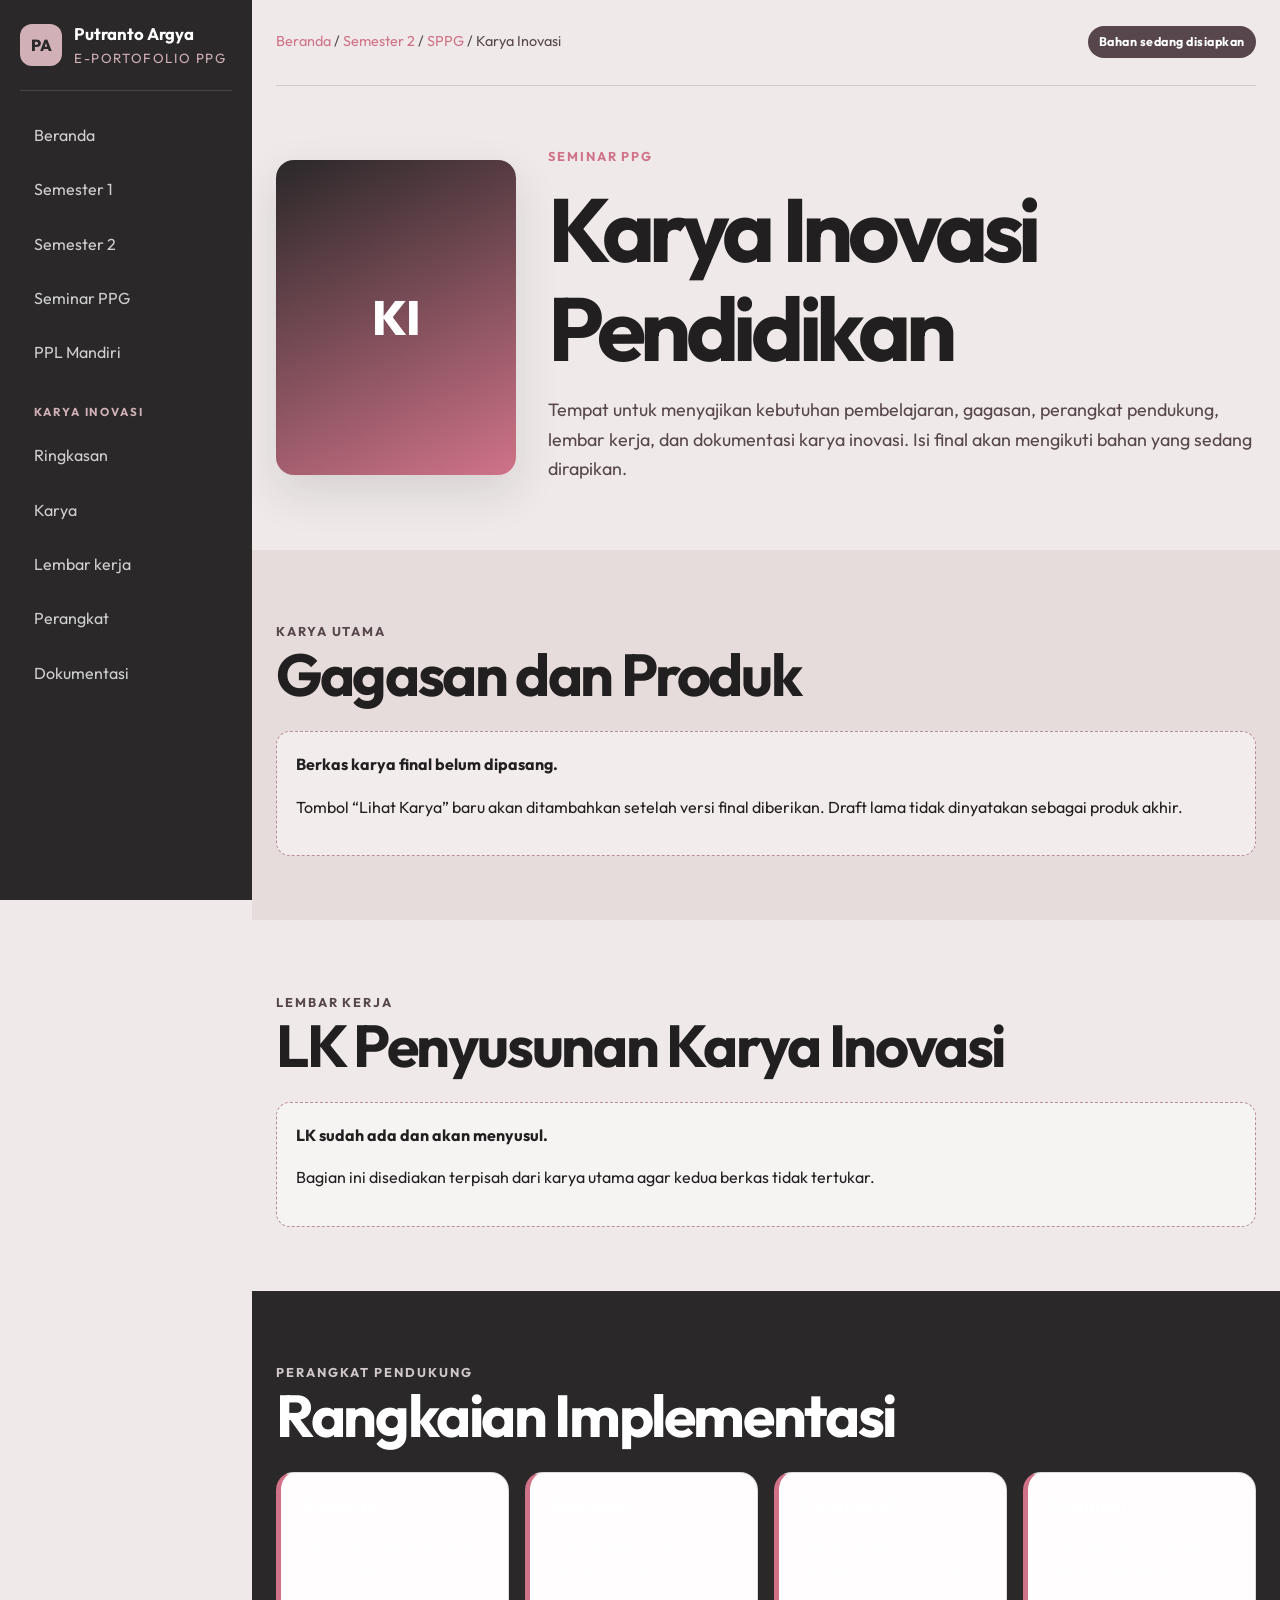
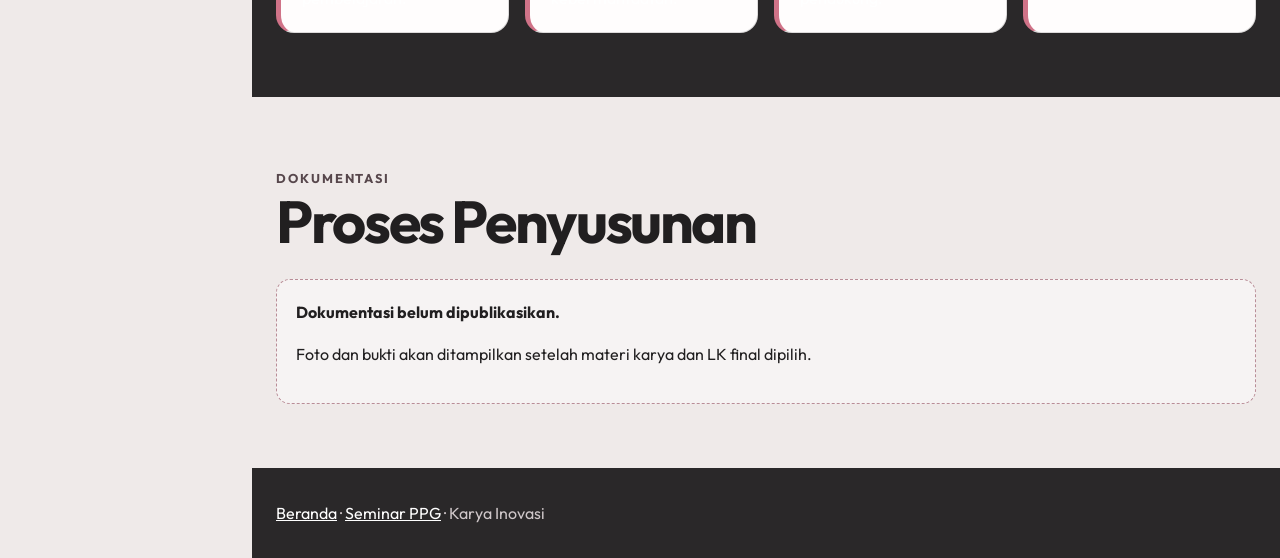
==== karya-inovasi.html @ f85feb22 "feat: redesign e-portfolio and add semester 2" ====
<!doctype html>
<html lang="id">
<head><meta charset="utf-8"><meta name="viewport" content="width=device-width,initial-scale=1"><title>Karya Inovasi Pendidikan · E-Portofolio Putranto Argya</title><link rel="icon" href="img/logo.png"><link rel="preconnect" href="https://fonts.googleapis.com"><link rel="preconnect" href="https://fonts.gstatic.com" crossorigin><link href="https://fonts.googleapis.com/css2?family=Outfit:wght@400;500;600;700;800&amp;display=swap" rel="stylesheet"><link rel="stylesheet" href="assets/css/site.css"><script src="assets/js/site.js" defer></script></head>
<body>
  <a class="skip-link" href="#main-content">Lewati navigasi</a>
  <aside class="site-sidebar"><a class="site-brand" href="index.html"><span class="brand-mark">PA</span><span><strong>Putranto Argya</strong><small>E-PORTOFOLIO PPG</small></span></a><nav class="site-nav" aria-label="Navigasi utama"><a href="index.html">Beranda</a><a href="semester1.html">Semester 1</a><a href="semester2.html">Semester 2</a><a href="sppg.html">Seminar PPG</a><a href="pplm.html">PPL Mandiri</a><span class="nav-label">KARYA INOVASI</span><a href="#ringkasan">Ringkasan</a><a href="#karya">Karya</a><a href="#lk">Lembar kerja</a><a href="#perangkat">Perangkat</a><a href="#dokumentasi">Dokumentasi</a></nav></aside>
  <div class="mobile-bar"><a class="mobile-brand" href="index.html">Putranto Argya</a><details class="mobile-nav"><summary aria-label="Buka menu">☰</summary><nav aria-label="Navigasi seluler"><a href="index.html">Beranda</a><a href="semester2.html">Semester 2</a><a href="sppg.html">SPPG</a><a href="#ringkasan">Ringkasan</a><a href="#perangkat">Perangkat</a></nav></details></div>
  <div class="site-shell"><main id="main-content" class="page-main">
    <div class="page-width topline"><p class="breadcrumb"><a href="index.html">Beranda</a> / <a href="semester2.html">Semester 2</a> / <a href="sppg.html">SPPG</a> / Karya Inovasi</p><span class="status">Bahan sedang disiapkan</span></div>
    <header id="ringkasan" class="page-width detail-hero"><div class="detail-cover">KI</div><div><p class="eyebrow">Seminar PPG</p><h1 style="font-size:clamp(3rem,7vw,5.8rem)">Karya Inovasi Pendidikan</h1><p class="lead">Tempat untuk menyajikan kebutuhan pembelajaran, gagasan, perangkat pendukung, lembar kerja, dan dokumentasi karya inovasi. Isi final akan mengikuti bahan yang sedang dirapikan.</p></div></header>
    <section id="karya" class="section rosewash"><div class="page-width"><div class="section-heading"><div><p class="eyebrow">Karya utama</p><h2>Gagasan dan Produk</h2></div></div><div class="pending"><strong>Berkas karya final belum dipasang.</strong><p>Tombol “Lihat Karya” baru akan ditambahkan setelah versi final diberikan. Draft lama tidak dinyatakan sebagai produk akhir.</p></div></div></section>
    <section id="lk" class="section"><div class="page-width"><div class="section-heading"><div><p class="eyebrow">Lembar kerja</p><h2>LK Penyusunan Karya Inovasi</h2></div></div><div class="pending"><strong>LK sudah ada dan akan menyusul.</strong><p>Bagian ini disediakan terpisah dari karya utama agar kedua berkas tidak tertukar.</p></div></div></section>
    <section id="perangkat" class="section dark"><div class="page-width"><div class="section-heading"><div><p class="eyebrow">Perangkat pendukung</p><h2>Rangkaian Implementasi</h2></div></div><div class="stat-grid"><article class="timeline-card"><h3>Sasaran</h3><p>Kebutuhan peserta didik dan konteks pembelajaran.</p></article><article class="timeline-card"><h3>Gagasan</h3><p>Prinsip kebaruan, kreativitas, relevansi, dan kebermanfaatan.</p></article><article class="timeline-card"><h3>Perangkat</h3><p>Media, desain pembelajaran, dan bahan pendukung.</p></article><article class="timeline-card"><h3>Evaluasi</h3><p>Bukti penggunaan dan refleksi setelah tersedia.</p></article></div></div></section>
    <section id="dokumentasi" class="section"><div class="page-width"><div class="section-heading"><div><p class="eyebrow">Dokumentasi</p><h2>Proses Penyusunan</h2></div></div><div class="pending"><strong>Dokumentasi belum dipublikasikan.</strong><p>Foto dan bukti akan ditampilkan setelah materi karya dan LK final dipilih.</p></div></div></section>
  </main><footer class="site-footer"><div class="page-width"><a href="index.html">Beranda</a> · <a href="sppg.html">Seminar PPG</a> · Karya Inovasi</div></footer></div>
</body>
</html>
---- assets/css/site.css ----
:root {
  --dark: #2a2829;
  --mid: #57474c;
  --blush: #d1b1b7;
  --rose: #d07388;
  --mauve: #b98d97;
  --cream: #efeae9;
  --warm: #cfc7c9;
  --white: #fffdfd;
  --ink: #211f20;
  --line: rgba(42, 40, 41, 0.16);
  --shadow: 0 18px 45px rgba(42, 40, 41, 0.12);
  --radius: 18px;
  --sidebar: 252px;
}

* { box-sizing: border-box; }
html { scroll-behavior: smooth; }
body {
  margin: 0;
  color: var(--ink);
  background: var(--cream);
  font-family: "Outfit", "Segoe UI", sans-serif;
  line-height: 1.65;
}
a { color: inherit; }
img { display: block; max-width: 100%; }
button, input { font: inherit; }
:focus-visible { outline: 3px solid var(--rose); outline-offset: 3px; }
[id] { scroll-margin-top: 1.5rem; }

.skip-link {
  position: fixed;
  z-index: 100;
  top: 0.75rem;
  left: 0.75rem;
  padding: 0.65rem 1rem;
  color: white;
  background: var(--dark);
  border-radius: 999px;
  transform: translateY(-180%);
}
.skip-link:focus { transform: none; }

.site-sidebar {
  position: fixed;
  inset: 0 auto 0 0;
  z-index: 20;
  width: var(--sidebar);
  padding: 1.25rem;
  color: white;
  background: var(--dark);
  overflow-y: auto;
}
.site-brand {
  display: flex;
  gap: 0.75rem;
  align-items: center;
  padding-bottom: 1.25rem;
  text-decoration: none;
  border-bottom: 1px solid rgba(255,255,255,.13);
}
.brand-mark {
  display: grid;
  width: 42px;
  aspect-ratio: 1;
  place-items: center;
  color: var(--dark);
  background: var(--blush);
  border-radius: 12px;
  font-weight: 800;
}
.site-brand strong { display: block; font-size: 1.05rem; }
.site-brand small { display: block; color: var(--blush); letter-spacing: .12em; }
.site-nav { display: grid; gap: .35rem; margin-top: 1.25rem; }
.site-nav a {
  padding: .7rem .85rem;
  color: rgba(255,255,255,.78);
  text-decoration: none;
  border-radius: 10px;
}
.site-nav a:hover, .site-nav a[aria-current="page"] { color: white; background: var(--mid); }
.nav-label { margin: 1.25rem .85rem .25rem; color: var(--blush); font-size: .72rem; font-weight: 700; letter-spacing: .16em; }
.side-note { margin-top: 2rem; padding: 1rem; color: var(--warm); border: 1px solid rgba(255,255,255,.14); border-radius: 14px; font-size: .88rem; }

.mobile-bar { display: none; }
.site-shell { margin-left: var(--sidebar); min-height: 100vh; }
.page-main { min-height: 75vh; }
.page-width { width: min(1140px, calc(100% - 3rem)); margin-inline: auto; }

.topline {
  display: flex;
  justify-content: space-between;
  align-items: center;
  gap: 1rem;
  padding-block: 1rem;
  border-bottom: 1px solid var(--line);
}
.breadcrumb { color: var(--mid); font-size: .9rem; }
.breadcrumb a { color: var(--rose); text-decoration: none; }
.pill, .tag, .status {
  display: inline-flex;
  align-items: center;
  gap: .35rem;
  padding: .35rem .7rem;
  border-radius: 999px;
  font-size: .78rem;
  font-weight: 700;
  letter-spacing: .04em;
}
.pill { color: var(--mid); background: rgba(209,177,183,.35); }
.tag { color: var(--rose); background: rgba(208,115,136,.10); }
.status { color: white; background: var(--mid); }

.hero { display: grid; grid-template-columns: 1.15fr .85fr; min-height: 580px; align-items: center; gap: 3rem; padding-block: 4.5rem; }
.eyebrow { color: var(--rose); font-weight: 700; letter-spacing: .15em; text-transform: uppercase; font-size: .8rem; }
h1, h2, h3 { margin: 0; line-height: 1.1; }
h1 { margin-top: .8rem; font-size: clamp(3.2rem, 8vw, 6.8rem); letter-spacing: -.06em; }
h2 { font-size: clamp(2.1rem, 5vw, 3.7rem); letter-spacing: -.04em; }
h3 { font-size: 1.25rem; }
.lead { max-width: 65ch; color: var(--mid); font-size: 1.12rem; }
.hero-art {
  position: relative;
  min-height: 440px;
  overflow: hidden;
  background: linear-gradient(145deg, var(--rose), var(--blush));
  border-radius: 28px;
  box-shadow: var(--shadow);
}
.hero-art::before, .hero-art::after { content: ""; position: absolute; border: 2px solid rgba(255,255,255,.65); border-radius: 50%; }
.hero-art::before { width: 320px; height: 320px; top: -70px; right: -40px; }
.hero-art::after { width: 220px; height: 220px; bottom: -60px; left: -40px; }
.hero-monogram { position: absolute; inset: auto 2rem 1rem auto; color: rgba(255,255,255,.92); font-size: clamp(5rem, 12vw, 9rem); font-weight: 700; letter-spacing: -.1em; }
.actions { display: flex; flex-wrap: wrap; gap: .75rem; margin-top: 1.4rem; }
.button {
  display: inline-flex;
  justify-content: center;
  align-items: center;
  min-height: 44px;
  padding: .7rem 1rem;
  color: white;
  background: var(--dark);
  border: 1px solid var(--dark);
  border-radius: 10px;
  text-decoration: none;
  font-weight: 700;
}
.button.secondary { color: var(--dark); background: transparent; }
.button.rose { background: var(--rose); border-color: var(--rose); }

.section { padding-block: 4rem; }
.section.dark { color: white; background: var(--dark); }
.section.rosewash { background: rgba(209,177,183,.26); }
.section-heading { display: flex; align-items: end; justify-content: space-between; gap: 1rem; margin-bottom: 1.5rem; }
.section-heading p { margin: .45rem 0 0; color: var(--mid); }
.dark .section-heading p { color: var(--warm); }

.portal-grid, .feature-grid, .card-grid, .stat-grid { display: grid; gap: 1rem; }
.portal-grid { grid-template-columns: repeat(2, minmax(0,1fr)); }
.feature-grid { grid-template-columns: repeat(2, minmax(0,1fr)); }
.card-grid { grid-template-columns: repeat(4, minmax(0,1fr)); }
.stat-grid { grid-template-columns: repeat(4, minmax(0,1fr)); }
.portal, .feature-card, .info-card, .catalog-card, .document-link, .timeline-card {
  border: 1px solid var(--line);
  border-radius: var(--radius);
  background: var(--white);
}
.portal, .feature-card { display: flex; min-height: 170px; gap: 1rem; padding: 1.4rem; text-decoration: none; box-shadow: var(--shadow); }
.portal { align-items: end; justify-content: space-between; }
.portal-number { color: var(--rose); font-size: 2.2rem; font-weight: 700; }
.feature-card { align-items: center; }
.mini-cover { flex: 0 0 112px; aspect-ratio: 4/5; display: grid; place-items: center; color: white; background: linear-gradient(145deg,var(--mid),var(--rose)); border-radius: 12px; font-size: 2rem; font-weight: 800; }

.catalog-tools { display: flex; flex-wrap: wrap; gap: .75rem; align-items: center; margin: 1.5rem 0; }
.filter-button { min-height: 42px; padding: .55rem .9rem; border: 1px solid var(--mid); color: var(--mid); background: transparent; border-radius: 999px; cursor: pointer; }
.filter-button[aria-pressed="true"] { color: white; background: var(--mid); }
.catalog-search { flex: 1 1 260px; min-height: 44px; padding: .65rem .9rem; border: 1px solid var(--line); border-radius: 10px; background: var(--white); }
.catalog-status { min-height: 1.7rem; color: var(--mid); }
.catalog-card { overflow: hidden; }
.catalog-card[hidden] { display: none; }
.cover-art { position: relative; display: flex; min-height: 260px; padding: 1rem; align-items: end; color: white; background: linear-gradient(155deg,var(--mid),var(--rose)); text-decoration: none; }
.cover-art.sprite { background-image: linear-gradient(to top, rgba(42,40,41,.78), transparent 55%), url("../img/covers/semester2-cover-sprite.png"); background-size: 100% 100%, 400% 300%; background-repeat: no-repeat; }
.cover-01 { background-position: center, 0 0; }
.cover-02 { background-position: center, 33.333% 0; }
.cover-03 { background-position: center, 66.666% 0; }
.cover-04 { background-position: center, 100% 0; }
.cover-05 { background-position: center, 0 50%; }
.cover-06 { background-position: center, 33.333% 50%; }
.cover-07 { background-position: center, 66.666% 50%; }
.cover-08 { background-position: center, 100% 50%; }
.cover-09 { background-position: center, 0 100%; }
.cover-10 { background-position: center, 33.333% 100%; }
.cover-11 { background-position: center, 66.666% 100%; }
.cover-12 { background-position: center, 100% 100%; }
.cover-art::before { content: ""; position: absolute; width: 135px; height: 135px; top: 18px; right: -35px; border: 2px solid rgba(255,255,255,.45); transform: rotate(24deg); }
.cover-art.warm { background: linear-gradient(155deg,#6c5c61,var(--blush)); }
.cover-art.dark { background: linear-gradient(155deg,#151415,var(--mid)); }
.cover-art.soft { color: var(--dark); background: linear-gradient(155deg,var(--warm),var(--cream)); }
.cover-label { position: relative; z-index: 1; font-weight: 800; letter-spacing: .08em; text-shadow: 0 2px 12px rgba(42,40,41,.75); }
.card-body { padding: 1rem; }
.card-title { display: block; font-weight: 800; text-decoration: none; line-height: 1.25; }
.card-meta { margin-top: .45rem; color: var(--mid); font-size: .88rem; }

.detail-hero { display: grid; grid-template-columns: 240px 1fr; gap: 2rem; align-items: center; padding-block: 3rem; }
.detail-cover { min-height: 315px; display: grid; place-items: center; color: white; background: linear-gradient(155deg,var(--dark),var(--rose)); border-radius: var(--radius); font-size: 3rem; font-weight: 800; box-shadow: var(--shadow); }
.timeline { position: relative; display: grid; gap: 1rem; }
.timeline-card { padding: 1.3rem; border-left: 5px solid var(--rose); }
.timeline-card time { color: var(--rose); font-weight: 800; }
.timeline-card p:last-child { margin-bottom: 0; }
.document-list { display: grid; gap: .7rem; }
.document-link { display: flex; justify-content: space-between; gap: 1rem; padding: 1rem 1.1rem; text-decoration: none; }
.document-link:hover { border-color: var(--rose); }
.document-link small { display: block; color: var(--mid); }
.pending { padding: 1.2rem; border: 1px dashed var(--mauve); border-radius: 14px; background: rgba(255,255,255,.45); }

.photo-grid { display: grid; grid-template-columns: repeat(3, minmax(0,1fr)); gap: .8rem; }
.photo-grid a { overflow: hidden; border-radius: 14px; background: var(--warm); }
.photo-grid img { width: 100%; aspect-ratio: 4/3; object-fit: cover; transition: transform .2s ease; }
.photo-grid a:hover img { transform: scale(1.025); }
.photo-grid figcaption { padding: .65rem .75rem; font-size: .88rem; background: var(--white); }

.tabs { margin-top: 1.5rem; }
.tab-list { display: flex; gap: .6rem; flex-wrap: wrap; margin-bottom: 1rem; }
.tab-button { padding: .6rem .9rem; border: 1px solid var(--rose); border-radius: 999px; background: transparent; cursor: pointer; }
.tab-button[aria-selected="true"] { color: white; background: var(--rose); }
.tab-panel { padding: 1.3rem; background: var(--white); border: 1px solid var(--line); border-radius: var(--radius); }
.tab-panel[hidden] { display: none; }

.legacy-fallback { margin: 1rem auto; padding: 1rem; border-left: 4px solid var(--rose); background: var(--white); }
.legacy-fallback:target { box-shadow: var(--shadow); }
.site-footer { padding: 2rem 0; color: var(--warm); background: var(--dark); }
.site-footer a { color: white; }

@media (max-width: 980px) {
  .site-sidebar { display: none; }
  .site-shell { margin-left: 0; }
  .mobile-bar { display: flex; position: sticky; top: 0; z-index: 30; justify-content: space-between; align-items: center; padding: .7rem 1rem; color: white; background: var(--dark); }
  .mobile-brand { font-weight: 800; text-decoration: none; }
  .mobile-nav { position: relative; }
  .mobile-nav summary { min-width: 44px; min-height: 44px; display: grid; place-items: center; cursor: pointer; list-style: none; border: 1px solid rgba(255,255,255,.35); border-radius: 10px; }
  .mobile-nav summary::-webkit-details-marker { display: none; }
  .mobile-nav nav { position: absolute; right: 0; top: calc(100% + .5rem); width: min(300px, calc(100vw - 2rem)); display: grid; padding: .7rem; background: var(--dark); border: 1px solid var(--mid); border-radius: 12px; box-shadow: var(--shadow); }
  .mobile-nav nav a { padding: .65rem; text-decoration: none; border-radius: 8px; }
  .mobile-nav nav a:hover { background: var(--mid); }
  .card-grid { grid-template-columns: repeat(3,minmax(0,1fr)); }
}

@media (max-width: 720px) {
  .page-width { width: min(100% - 2rem, 1140px); }
  .hero, .detail-hero { grid-template-columns: 1fr; min-height: auto; }
  .hero { padding-block: 2.5rem; }
  .hero-art { min-height: 300px; }
  .portal-grid, .feature-grid { grid-template-columns: 1fr; }
  .card-grid { grid-template-columns: repeat(2,minmax(0,1fr)); }
  .stat-grid { grid-template-columns: repeat(2,minmax(0,1fr)); }
  .photo-grid { grid-template-columns: repeat(2,minmax(0,1fr)); }
  .detail-cover { min-height: 240px; }
}

@media (max-width: 420px) {
  .card-grid, .photo-grid { grid-template-columns: 1fr; }
  .cover-art { min-height: 220px; }
  .portal, .feature-card { padding: 1rem; }
  .mini-cover { flex-basis: 88px; }
}

@media (prefers-reduced-motion: reduce) {
  html { scroll-behavior: auto; }
  *, *::before, *::after { transition-duration: .01ms !important; }
}
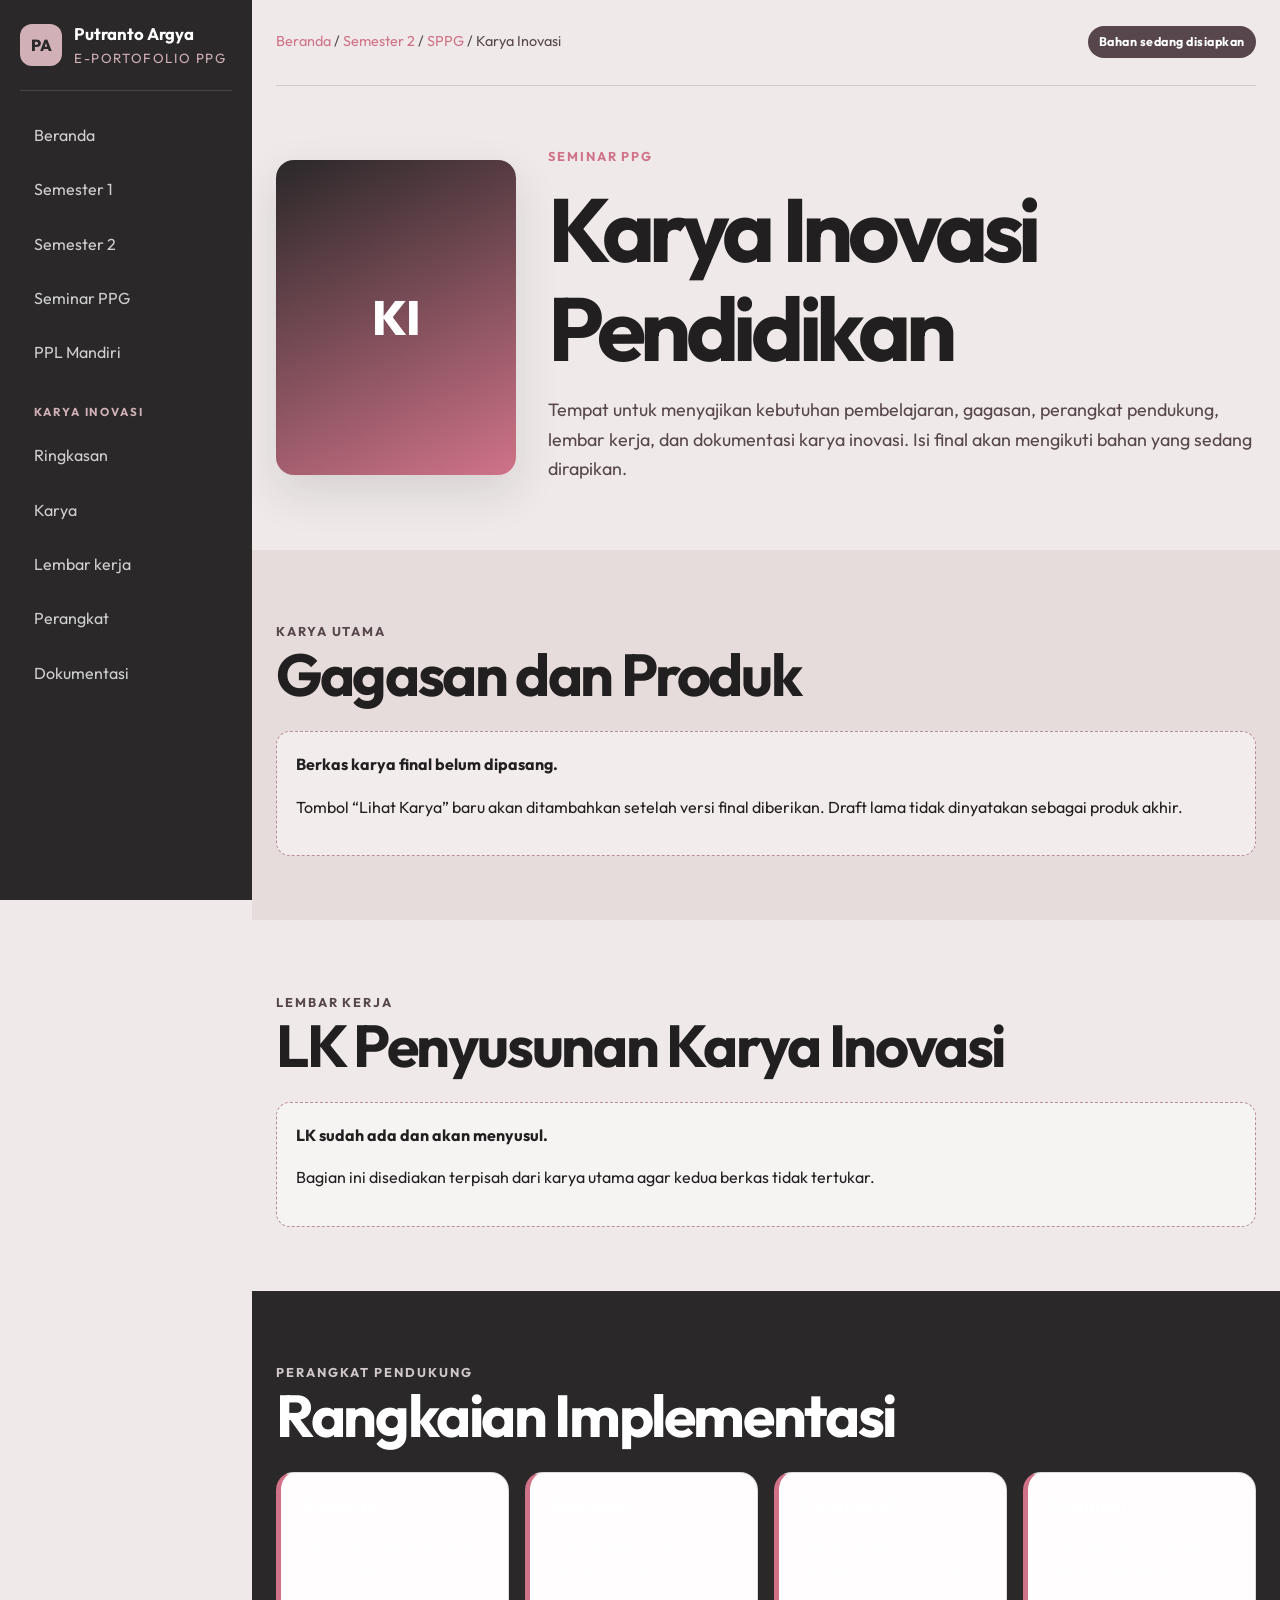
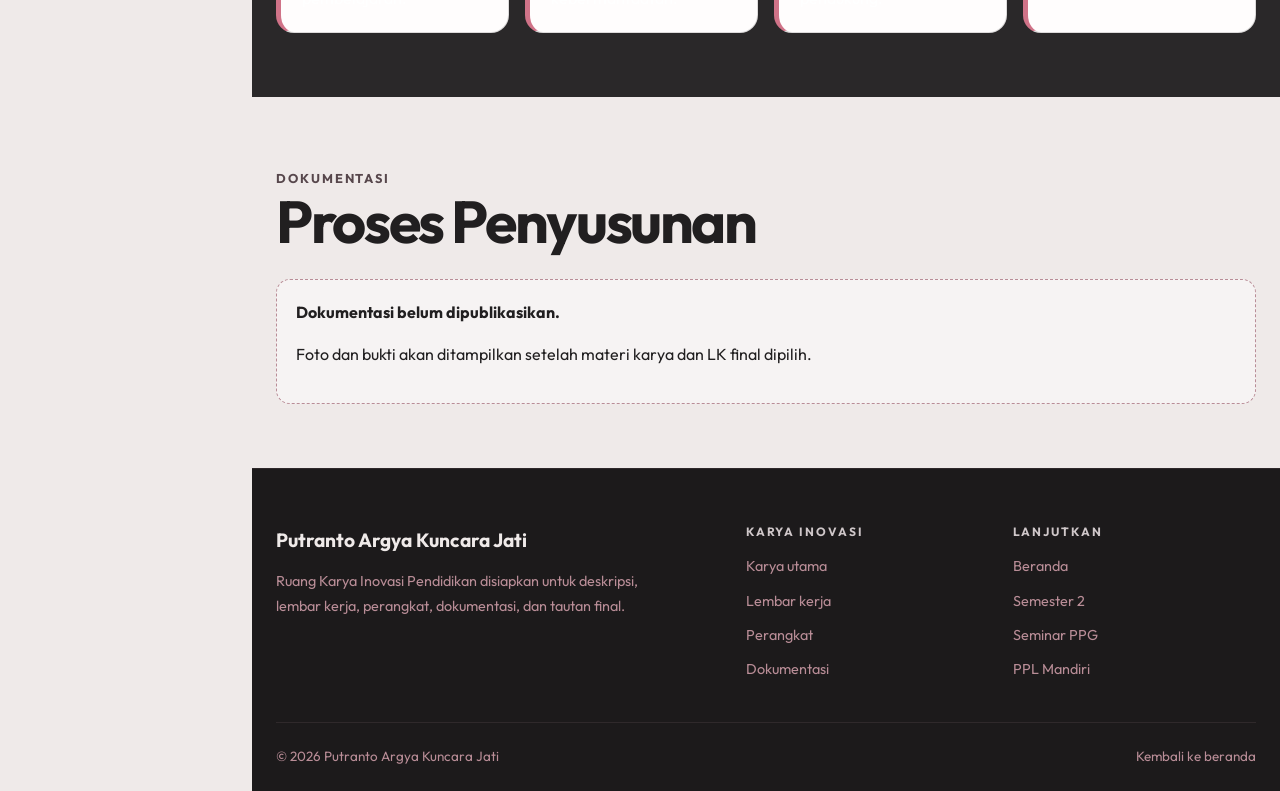
==== commit fc22336f: "fix: unify portfolio visual consistency" ====
--- a/karya-inovasi.html
+++ b/karya-inovasi.html
@@ -12,6 +12,6 @@
     <section id="lk" class="section"><div class="page-width"><div class="section-heading"><div><p class="eyebrow">Lembar kerja</p><h2>LK Penyusunan Karya Inovasi</h2></div></div><div class="pending"><strong>LK sudah ada dan akan menyusul.</strong><p>Bagian ini disediakan terpisah dari karya utama agar kedua berkas tidak tertukar.</p></div></div></section>
     <section id="perangkat" class="section dark"><div class="page-width"><div class="section-heading"><div><p class="eyebrow">Perangkat pendukung</p><h2>Rangkaian Implementasi</h2></div></div><div class="stat-grid"><article class="timeline-card"><h3>Sasaran</h3><p>Kebutuhan peserta didik dan konteks pembelajaran.</p></article><article class="timeline-card"><h3>Gagasan</h3><p>Prinsip kebaruan, kreativitas, relevansi, dan kebermanfaatan.</p></article><article class="timeline-card"><h3>Perangkat</h3><p>Media, desain pembelajaran, dan bahan pendukung.</p></article><article class="timeline-card"><h3>Evaluasi</h3><p>Bukti penggunaan dan refleksi setelah tersedia.</p></article></div></div></section>
     <section id="dokumentasi" class="section"><div class="page-width"><div class="section-heading"><div><p class="eyebrow">Dokumentasi</p><h2>Proses Penyusunan</h2></div></div><div class="pending"><strong>Dokumentasi belum dipublikasikan.</strong><p>Foto dan bukti akan ditampilkan setelah materi karya dan LK final dipilih.</p></div></div></section>
-  </main><footer class="site-footer"><div class="page-width"><a href="index.html">Beranda</a> · <a href="sppg.html">Seminar PPG</a> · Karya Inovasi</div></footer></div>
+  </main><footer class="site-footer"><div class="page-width"><div class="footer-grid"><div class="footer-brand"><strong>Putranto Argya Kuncara Jati</strong><p>Ruang Karya Inovasi Pendidikan disiapkan untuk deskripsi, lembar kerja, perangkat, dokumentasi, dan tautan final.</p></div><nav class="footer-links" aria-label="Navigasi Karya Inovasi"><h3>Karya Inovasi</h3><a href="#karya">Karya utama</a><a href="#lk">Lembar kerja</a><a href="#perangkat">Perangkat</a><a href="#dokumentasi">Dokumentasi</a></nav><nav class="footer-links" aria-label="Lanjutkan perjalanan"><h3>Lanjutkan</h3><a href="index.html">Beranda</a><a href="semester2.html">Semester 2</a><a href="sppg.html">Seminar PPG</a><a href="pplm.html">PPL Mandiri</a></nav></div><div class="footer-bottom"><span>© 2026 Putranto Argya Kuncara Jati</span><a href="index.html">Kembali ke beranda</a></div></div></footer></div>
 </body>
 </html>
--- a/assets/css/site.css
+++ b/assets/css/site.css
@@ -214,10 +214,16 @@
 .pending { padding: 1.2rem; border: 1px dashed var(--mauve); border-radius: 14px; background: rgba(255,255,255,.45); }
 
 .photo-grid { display: grid; grid-template-columns: repeat(3, minmax(0,1fr)); gap: .8rem; }
-.photo-grid a { overflow: hidden; border-radius: 14px; background: var(--warm); }
+.photo-grid a { overflow: hidden; color: var(--ink); background: var(--white); border: 1px solid var(--line); border-radius: var(--radius); text-decoration: none; box-shadow: var(--shadow); }
 .photo-grid img { width: 100%; aspect-ratio: 4/3; object-fit: cover; transition: transform .2s ease; }
 .photo-grid a:hover img { transform: scale(1.025); }
-.photo-grid figcaption { padding: .65rem .75rem; font-size: .88rem; background: var(--white); }
+.photo-cover { position: relative; display: grid; width: 100%; aspect-ratio: 16/9; place-items: center; overflow: hidden; color: white; background: linear-gradient(145deg, var(--dark), var(--rose)); transition: transform .2s ease; }
+.photo-cover::before { content: attr(data-cover); position: relative; z-index: 1; font-size: clamp(2rem, 5vw, 4rem); font-weight: 800; letter-spacing: -.04em; }
+.photo-cover::after { content: ""; position: absolute; width: 70%; aspect-ratio: 1; top: -35%; right: -12%; border: 2px solid rgba(255,255,255,.45); border-radius: 50%; }
+.photo-grid a:nth-child(even) .photo-cover { background: linear-gradient(145deg, var(--mauve), var(--blush)); }
+.photo-grid a:nth-child(3n) .photo-cover { background: linear-gradient(145deg, var(--mid), var(--mauve)); }
+.photo-grid a:hover .photo-cover { transform: scale(1.025); }
+.photo-grid figcaption { padding: .75rem .85rem; font-size: .88rem; font-weight: 600; background: var(--white); }
 
 .tabs { margin-top: 1.5rem; }
 .tab-list { display: flex; gap: .6rem; flex-wrap: wrap; margin-bottom: 1rem; }
@@ -226,10 +232,96 @@
 .tab-panel { padding: 1.3rem; background: var(--white); border: 1px solid var(--line); border-radius: var(--radius); }
 .tab-panel[hidden] { display: none; }
 
-.legacy-fallback { margin: 1rem auto; padding: 1rem; border-left: 4px solid var(--rose); background: var(--white); }
-.legacy-fallback:target { box-shadow: var(--shadow); }
-.site-footer { padding: 2rem 0; color: var(--warm); background: var(--dark); }
-.site-footer a { color: white; }
+.profile-home { display: grid; grid-template-columns: minmax(260px, .72fr) minmax(0, 1.28fr); gap: clamp(2rem, 6vw, 5rem); align-items: start; }
+.profile-photo { position: sticky; top: 2rem; overflow: hidden; border-radius: 28px; background: var(--rose); box-shadow: var(--shadow); }
+.profile-photo img { width: 100%; aspect-ratio: 4/5; object-fit: cover; object-position: center top; }
+.profile-tags { display: flex; flex-wrap: wrap; gap: .55rem; margin: 1rem 0 1.5rem; }
+.profile-home blockquote { margin: 1.5rem 0; padding: 1.2rem 1.4rem; color: var(--mid); background: rgba(255,255,255,.6); border-left: 4px solid var(--rose); border-radius: 0 14px 14px 0; font-size: 1.05rem; }
+.profile-strengths { display: grid; grid-template-columns: repeat(3,minmax(0,1fr)); gap: .8rem; margin-top: 1.5rem; }
+.profile-strengths article { padding: 1rem; background: var(--white); border: 1px solid var(--line); border-radius: 14px; }
+.profile-strengths strong, .profile-strengths span { display: block; }
+.profile-strengths span { margin-top: .35rem; color: var(--mid); font-size: .86rem; }
+.profile-stats { margin-top: .8rem; }
+.profile-stats div { padding: 1rem; background: rgba(87,71,76,.08); border-radius: 14px; }
+.profile-stats strong, .profile-stats span { display: block; }
+.profile-stats strong { color: var(--rose); font-size: 1.7rem; }
+.profile-stats span { color: var(--mid); font-size: .8rem; }
+
+.semester-one-page { --fd: "Outfit", "Segoe UI", sans-serif; --fb: "Outfit", "Segoe UI", sans-serif; }
+.semester-one-page .site-shell { background: var(--cream); }
+.semester-one-page .container { width: min(1140px, calc(100% - 3rem)); max-width: none; padding: 0; }
+.semester-one-page section { padding-block: 4rem; }
+.semester-one-page #home { min-height: auto; padding-block: 0; }
+.semester-one-page .hero-grid { padding-block: 3.5rem; }
+.semester-one-page .h-disp { font-size: clamp(2.15rem, 5vw, 3.8rem); letter-spacing: -.04em; }
+.semester-one-page .hero-desc { color: var(--mid); }
+.semester-one-page .hero-quote { color: var(--mid); background: rgba(255,255,255,.48); }
+.semester-one-page .semester-one-section-intro { max-width: 760px; margin-bottom: 2rem; }
+.semester-one-page .semester-one-section-intro p { color: var(--mid); }
+.semester-one-page .hero-frame img,
+.semester-one-page .sik-img-w img { object-fit: cover; }
+.semester-one-page .hero-frame img { width: 100%; }
+.semester-one-page .btn { min-height: 44px; padding: .7rem 1rem; border-radius: 10px; font-weight: 700; text-decoration: none; }
+.semester-one-page .btn-p { border: 1px solid var(--rose); }
+.semester-one-page .btn-g { color: var(--dark); background: transparent; border: 1px solid var(--dark); }
+.semester-one-page .btn-g:hover { color: var(--dark); background: rgba(255,255,255,.55); border-color: var(--dark); }
+.semester-one-page .semester-one-gallery { padding: 5rem 0; color: var(--ink); background: var(--cream); }
+.semester-one-gallery-grid { display: grid; grid-template-columns: repeat(4,minmax(0,1fr)); gap: 1rem; margin-top: 2rem; }
+.semester-one-gallery-card { display: flex; min-width: 0; flex-direction: column; overflow: hidden; color: var(--ink); background: var(--white); border: 1px solid var(--line); border-radius: var(--radius); text-decoration: none; box-shadow: var(--shadow); transition: transform .2s ease, border-color .2s ease; }
+.semester-one-gallery-card:hover { transform: translateY(-4px); border-color: var(--rose); }
+.semester-one-cover { display: block; width: 100%; aspect-ratio: 1; background-image: url("../img/semester1/galeri-thumbnail-sprite.webp"); background-size: 400% 400%; background-repeat: no-repeat; }
+.gallery-cover-01 { background-position: 0 0; }
+.gallery-cover-02 { background-position: 33.333% 0; }
+.gallery-cover-03 { background-position: 66.666% 0; }
+.gallery-cover-04 { background-position: 100% 0; }
+.gallery-cover-05 { background-position: 0 33.333%; }
+.gallery-cover-06 { background-position: 33.333% 33.333%; }
+.gallery-cover-07 { background-position: 66.666% 33.333%; }
+.gallery-cover-08 { background-position: 100% 33.333%; }
+.gallery-cover-09 { background-position: 0 66.666%; }
+.gallery-cover-10 { background-position: 33.333% 66.666%; }
+.gallery-cover-11 { background-position: 66.666% 66.666%; }
+.gallery-cover-12 { background-position: 100% 66.666%; }
+.gallery-cover-13 { background-position: 0 100%; }
+.semester-one-gallery-copy { display: grid; gap: .35rem; height: 100%; padding: 1rem; }
+.semester-one-gallery-copy strong { line-height: 1.3; }
+.semester-one-gallery-copy small { color: var(--mid); }
+.semester-one-gallery-copy em { align-self: end; margin-top: .5rem; color: var(--rose); font-size: .82rem; font-style: normal; font-weight: 700; }
+
+.teacher-character-section { margin-top: 3rem; padding-top: 2.5rem; border-top: 1px solid var(--line); }
+.teacher-character-heading { display: grid; grid-template-columns: minmax(220px, .8fr) minmax(0, 1.2fr); gap: 2rem; align-items: end; margin-bottom: 1.5rem; }
+.teacher-character-heading h3 { margin: 0; color: var(--dark); font-family: var(--fd); font-size: clamp(1.8rem, 4vw, 2.7rem); line-height: 1.05; }
+.teacher-character-heading p { margin: 0; color: var(--mid); line-height: 1.7; }
+.teacher-character-grid { display: grid; grid-template-columns: repeat(2, minmax(0, 1fr)); border-top: 1px solid var(--line); }
+.teacher-character-card { display: grid; grid-template-columns: auto 1fr; gap: 1rem; padding: 1.4rem 1.5rem 1.4rem 0; border-bottom: 1px solid var(--line); }
+.teacher-character-card:nth-child(odd) { border-right: 1px solid var(--line); }
+.teacher-character-card:nth-child(even) { padding-left: 1.5rem; }
+.teacher-character-card > span { color: var(--rose); font-weight: 800; letter-spacing: .08em; }
+.teacher-character-card h4 { margin: 0; color: var(--dark); font-family: var(--fd); font-size: 1.05rem; }
+.teacher-character-card p { margin: .35rem 0 0; color: var(--mid); font-size: .9rem; line-height: 1.65; }
+
+.contact-compact { padding: 2.75rem 0; color: var(--warm); background: var(--dark); border-top: 1px solid rgba(209,177,183,.12); }
+.contact-compact-grid { display: grid; grid-template-columns: minmax(240px, .8fr) minmax(0, 1.5fr); gap: clamp(2rem, 6vw, 5rem); align-items: start; }
+.contact-compact h2 { margin: .35rem 0 .6rem; color: var(--cream); font-size: clamp(2rem, 4vw, 3rem); }
+.contact-compact p { max-width: 480px; margin: 0; color: var(--mauve); line-height: 1.7; }
+.contact-compact-links { display: grid; grid-template-columns: repeat(2, minmax(0, 1fr)); gap: 0 1.5rem; font-style: normal; }
+.contact-compact-links a, .contact-compact-links span { display: grid; gap: .18rem; min-width: 0; padding: .75rem 0; color: var(--cream); text-decoration: none; border-bottom: 1px solid rgba(209,177,183,.14); }
+.contact-compact-links a:hover strong { color: var(--rose); }
+.contact-compact-links small { color: var(--mauve); font-size: .7rem; font-weight: 700; letter-spacing: .1em; text-transform: uppercase; }
+.contact-compact-links strong { overflow-wrap: anywhere; font-size: .92rem; transition: color var(--transition); }
+
+.legacy-fallback { display: none; margin: 1rem auto; padding: 1rem; border-left: 4px solid var(--rose); background: var(--white); }
+.legacy-fallback:target { display: block; box-shadow: var(--shadow); }
+.site-footer { padding: 3.5rem 0 1.5rem; color: var(--warm); background: #1c1a1b; border-top: 1px solid rgba(209,177,183,.1); }
+.site-footer a { color: var(--mauve); text-decoration: none; }
+.site-footer a:hover { color: var(--rose); }
+.footer-grid { display: grid; grid-template-columns: 2fr 1fr 1.2fr; gap: clamp(2rem, 5vw, 4rem); padding-bottom: 2.5rem; }
+.footer-brand strong { display: block; margin-bottom: .8rem; color: var(--cream); font-size: 1.2rem; }
+.footer-brand p { max-width: 420px; margin: 0; color: var(--mauve); font-size: .9rem; line-height: 1.75; }
+.footer-links { display: grid; align-content: start; gap: .65rem; }
+.footer-links h3 { margin: 0 0 .45rem; color: var(--warm); font-size: .75rem; letter-spacing: .16em; text-transform: uppercase; }
+.footer-links a { font-size: .9rem; }
+.footer-bottom { display: flex; justify-content: space-between; gap: 1rem; padding-top: 1.4rem; color: var(--mauve); font-size: .84rem; border-top: 1px solid rgba(209,177,183,.1); }
 
 @media (max-width: 980px) {
   .site-sidebar { display: none; }
@@ -243,10 +335,17 @@
   .mobile-nav nav a { padding: .65rem; text-decoration: none; border-radius: 8px; }
   .mobile-nav nav a:hover { background: var(--mid); }
   .card-grid { grid-template-columns: repeat(3,minmax(0,1fr)); }
+  .contact-compact-grid { grid-template-columns: 1fr; }
+  .footer-grid { grid-template-columns: 1fr 1fr; }
+  .footer-brand { grid-column: 1 / -1; }
+  .semester-one-gallery-grid { grid-template-columns: repeat(3,minmax(0,1fr)); }
 }
 
 @media (max-width: 720px) {
   .page-width { width: min(100% - 2rem, 1140px); }
+  .topline { align-items: flex-start; flex-direction: column; gap: .6rem; }
+  .breadcrumb { margin: 0; }
+  .section { padding-block: 3rem; }
   .hero, .detail-hero { grid-template-columns: 1fr; min-height: auto; }
   .hero { padding-block: 2.5rem; }
   .hero-art { min-height: 300px; }
@@ -255,13 +354,29 @@
   .stat-grid { grid-template-columns: repeat(2,minmax(0,1fr)); }
   .photo-grid { grid-template-columns: repeat(2,minmax(0,1fr)); }
   .detail-cover { min-height: 240px; }
+  .semester-one-page .container { width: min(100% - 2rem, 1140px); }
+  .semester-one-page section { padding-block: 3rem; }
+  .semester-one-page .hero-grid { padding-block: 2.5rem; }
+  .teacher-character-heading, .teacher-character-grid { grid-template-columns: 1fr; }
+  .teacher-character-card:nth-child(odd) { border-right: 0; }
+  .teacher-character-card:nth-child(even) { padding-left: 0; }
+  .contact-compact-links { grid-template-columns: 1fr; }
+  .footer-grid { grid-template-columns: 1fr; }
+  .footer-brand { grid-column: auto; }
+  .footer-bottom { flex-direction: column; }
+  .profile-home { grid-template-columns: 1fr; }
+  .profile-photo { position: static; max-width: 460px; }
+  .profile-strengths { grid-template-columns: 1fr; }
+  .semester-one-gallery-grid { grid-template-columns: repeat(2,minmax(0,1fr)); }
 }
 
 @media (max-width: 420px) {
+  .section { padding-block: 2.75rem; }
   .card-grid, .photo-grid { grid-template-columns: 1fr; }
   .cover-art { min-height: 220px; }
   .portal, .feature-card { padding: 1rem; }
   .mini-cover { flex-basis: 88px; }
+  .semester-one-gallery-grid { grid-template-columns: 1fr; }
 }
 
 @media (prefers-reduced-motion: reduce) {
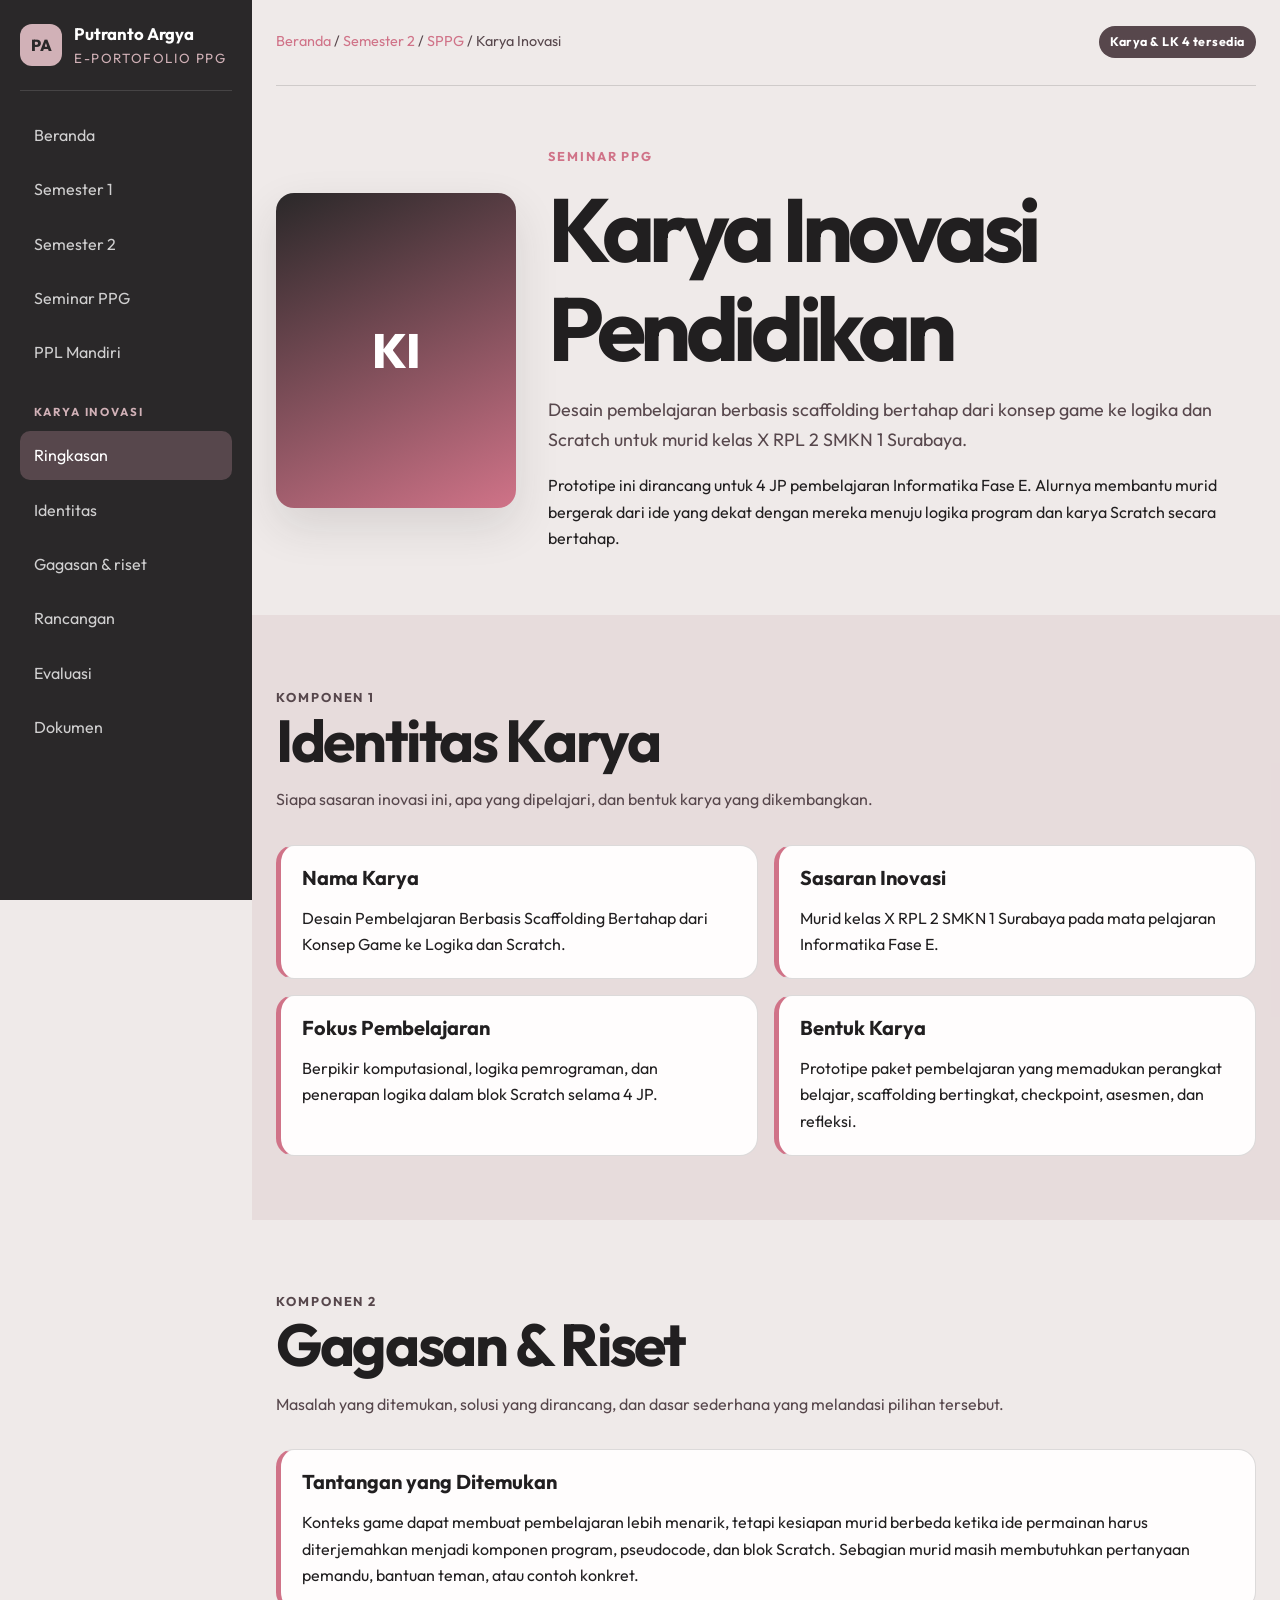
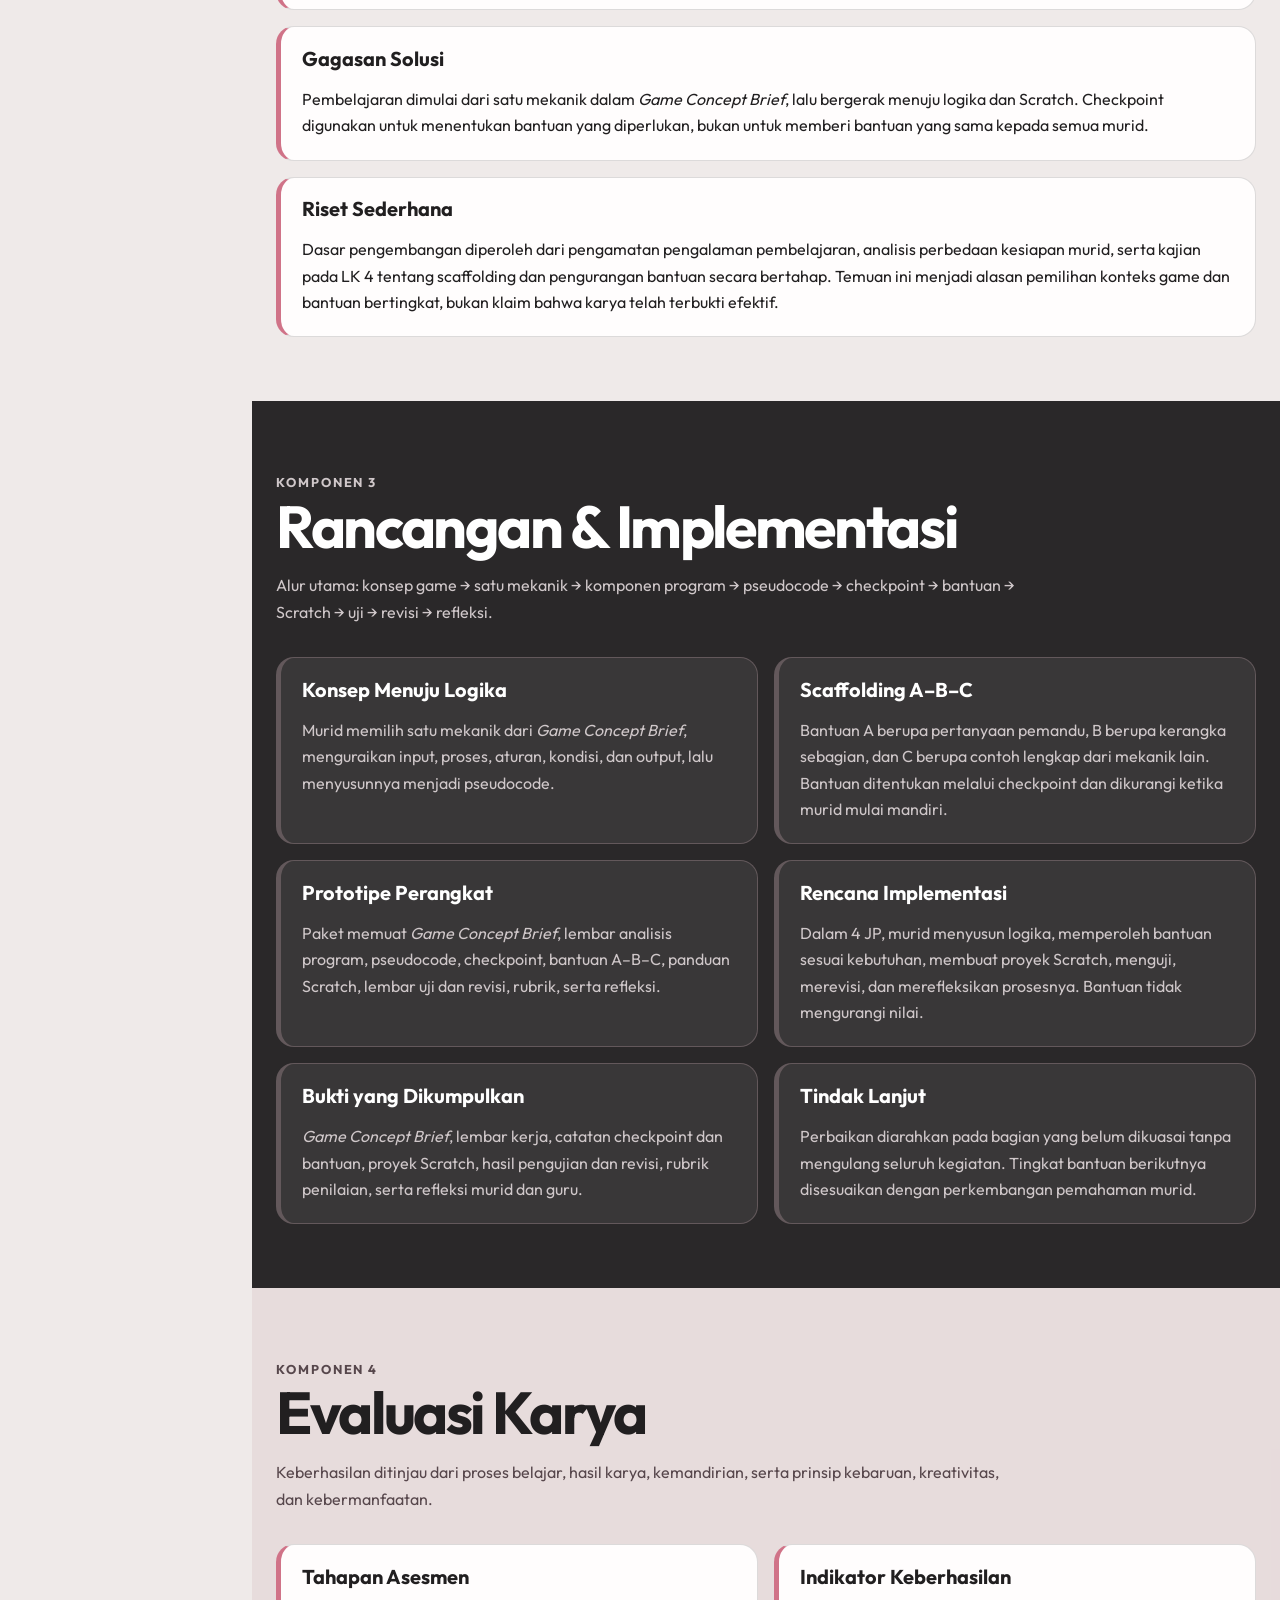
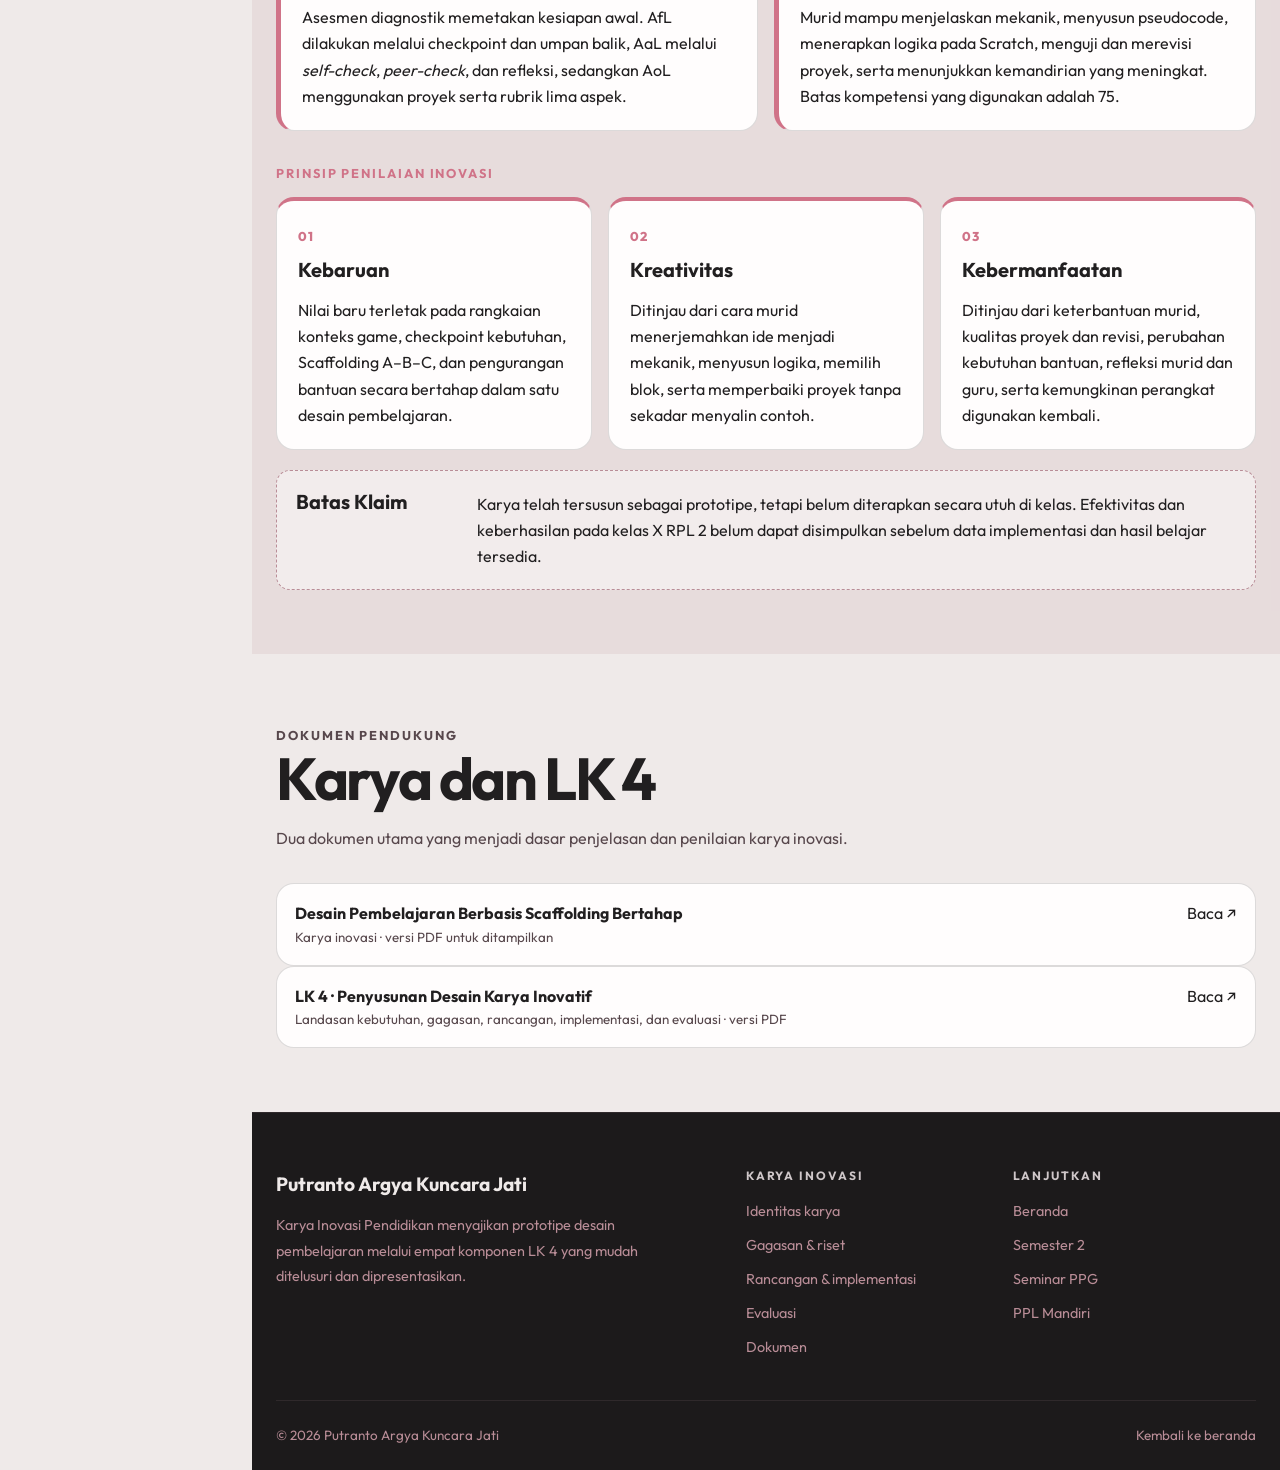
==== commit b525ac8c: "fix: finalize e-portfolio production readiness" ====
--- a/karya-inovasi.html
+++ b/karya-inovasi.html
@@ -1,17 +1,18 @@
 <!doctype html>
 <html lang="id">
-<head><meta charset="utf-8"><meta name="viewport" content="width=device-width,initial-scale=1"><title>Karya Inovasi Pendidikan · E-Portofolio Putranto Argya</title><link rel="icon" href="img/logo.png"><link rel="preconnect" href="https://fonts.googleapis.com"><link rel="preconnect" href="https://fonts.gstatic.com" crossorigin><link href="https://fonts.googleapis.com/css2?family=Outfit:wght@400;500;600;700;800&amp;display=swap" rel="stylesheet"><link rel="stylesheet" href="assets/css/site.css"><script src="assets/js/site.js" defer></script></head>
-<body>
+<head><meta charset="utf-8"><meta name="viewport" content="width=device-width,initial-scale=1"><title>Karya Inovasi Pendidikan · E-Portofolio Putranto Argya</title><link rel="icon" href="img/logo.png"><link rel="preconnect" href="https://fonts.googleapis.com"><link rel="preconnect" href="https://fonts.gstatic.com" crossorigin><link href="https://fonts.googleapis.com/css2?family=Outfit:wght@400;500;600;700;800&amp;display=swap" rel="stylesheet"><link rel="stylesheet" href="assets/css/site.css?v=20261028-karya-v1"><script src="assets/js/site.js?v=20261027-scrollspy-v6" defer></script></head>
+<body class="karya-inovasi-page" data-reveal-page>
   <a class="skip-link" href="#main-content">Lewati navigasi</a>
-  <aside class="site-sidebar"><a class="site-brand" href="index.html"><span class="brand-mark">PA</span><span><strong>Putranto Argya</strong><small>E-PORTOFOLIO PPG</small></span></a><nav class="site-nav" aria-label="Navigasi utama"><a href="index.html">Beranda</a><a href="semester1.html">Semester 1</a><a href="semester2.html">Semester 2</a><a href="sppg.html">Seminar PPG</a><a href="pplm.html">PPL Mandiri</a><span class="nav-label">KARYA INOVASI</span><a href="#ringkasan">Ringkasan</a><a href="#karya">Karya</a><a href="#lk">Lembar kerja</a><a href="#perangkat">Perangkat</a><a href="#dokumentasi">Dokumentasi</a></nav></aside>
-  <div class="mobile-bar"><a class="mobile-brand" href="index.html">Putranto Argya</a><details class="mobile-nav"><summary aria-label="Buka menu">☰</summary><nav aria-label="Navigasi seluler"><a href="index.html">Beranda</a><a href="semester2.html">Semester 2</a><a href="sppg.html">SPPG</a><a href="#ringkasan">Ringkasan</a><a href="#perangkat">Perangkat</a></nav></details></div>
+  <aside class="site-sidebar"><a class="site-brand" href="index.html"><span class="brand-mark">PA</span><span><strong>Putranto Argya</strong><small>E-PORTOFOLIO PPG</small></span></a><nav class="site-nav has-current-section" aria-label="Navigasi utama"><a href="index.html">Beranda</a><a href="semester1.html">Semester 1</a><a href="semester2.html">Semester 2</a><a href="sppg.html">Seminar PPG</a><a href="pplm.html">PPL Mandiri</a><span class="nav-label">KARYA INOVASI</span><a href="#ringkasan" aria-current="location">Ringkasan</a><a href="#identitas">Identitas</a><a href="#gagasan-riset">Gagasan &amp; riset</a><a href="#rancangan">Rancangan</a><a href="#evaluasi">Evaluasi</a><a href="#dokumen">Dokumen</a></nav></aside>
+  <div class="mobile-bar"><a class="mobile-brand" href="index.html">Putranto Argya</a><details class="mobile-nav"><summary aria-label="Buka menu">☰</summary><nav aria-label="Navigasi seluler"><a href="index.html">Beranda</a><a href="semester2.html">Semester 2</a><a href="sppg.html">SPPG</a><a href="#ringkasan">Ringkasan</a><a href="#identitas">Identitas</a><a href="#gagasan-riset">Gagasan &amp; riset</a><a href="#rancangan">Rancangan</a><a href="#evaluasi">Evaluasi</a><a href="#dokumen">Dokumen</a></nav></details></div>
   <div class="site-shell"><main id="main-content" class="page-main">
-    <div class="page-width topline"><p class="breadcrumb"><a href="index.html">Beranda</a> / <a href="semester2.html">Semester 2</a> / <a href="sppg.html">SPPG</a> / Karya Inovasi</p><span class="status">Bahan sedang disiapkan</span></div>
-    <header id="ringkasan" class="page-width detail-hero"><div class="detail-cover">KI</div><div><p class="eyebrow">Seminar PPG</p><h1 style="font-size:clamp(3rem,7vw,5.8rem)">Karya Inovasi Pendidikan</h1><p class="lead">Tempat untuk menyajikan kebutuhan pembelajaran, gagasan, perangkat pendukung, lembar kerja, dan dokumentasi karya inovasi. Isi final akan mengikuti bahan yang sedang dirapikan.</p></div></header>
-    <section id="karya" class="section rosewash"><div class="page-width"><div class="section-heading"><div><p class="eyebrow">Karya utama</p><h2>Gagasan dan Produk</h2></div></div><div class="pending"><strong>Berkas karya final belum dipasang.</strong><p>Tombol “Lihat Karya” baru akan ditambahkan setelah versi final diberikan. Draft lama tidak dinyatakan sebagai produk akhir.</p></div></div></section>
-    <section id="lk" class="section"><div class="page-width"><div class="section-heading"><div><p class="eyebrow">Lembar kerja</p><h2>LK Penyusunan Karya Inovasi</h2></div></div><div class="pending"><strong>LK sudah ada dan akan menyusul.</strong><p>Bagian ini disediakan terpisah dari karya utama agar kedua berkas tidak tertukar.</p></div></div></section>
-    <section id="perangkat" class="section dark"><div class="page-width"><div class="section-heading"><div><p class="eyebrow">Perangkat pendukung</p><h2>Rangkaian Implementasi</h2></div></div><div class="stat-grid"><article class="timeline-card"><h3>Sasaran</h3><p>Kebutuhan peserta didik dan konteks pembelajaran.</p></article><article class="timeline-card"><h3>Gagasan</h3><p>Prinsip kebaruan, kreativitas, relevansi, dan kebermanfaatan.</p></article><article class="timeline-card"><h3>Perangkat</h3><p>Media, desain pembelajaran, dan bahan pendukung.</p></article><article class="timeline-card"><h3>Evaluasi</h3><p>Bukti penggunaan dan refleksi setelah tersedia.</p></article></div></div></section>
-    <section id="dokumentasi" class="section"><div class="page-width"><div class="section-heading"><div><p class="eyebrow">Dokumentasi</p><h2>Proses Penyusunan</h2></div></div><div class="pending"><strong>Dokumentasi belum dipublikasikan.</strong><p>Foto dan bukti akan ditampilkan setelah materi karya dan LK final dipilih.</p></div></div></section>
-  </main><footer class="site-footer"><div class="page-width"><div class="footer-grid"><div class="footer-brand"><strong>Putranto Argya Kuncara Jati</strong><p>Ruang Karya Inovasi Pendidikan disiapkan untuk deskripsi, lembar kerja, perangkat, dokumentasi, dan tautan final.</p></div><nav class="footer-links" aria-label="Navigasi Karya Inovasi"><h3>Karya Inovasi</h3><a href="#karya">Karya utama</a><a href="#lk">Lembar kerja</a><a href="#perangkat">Perangkat</a><a href="#dokumentasi">Dokumentasi</a></nav><nav class="footer-links" aria-label="Lanjutkan perjalanan"><h3>Lanjutkan</h3><a href="index.html">Beranda</a><a href="semester2.html">Semester 2</a><a href="sppg.html">Seminar PPG</a><a href="pplm.html">PPL Mandiri</a></nav></div><div class="footer-bottom"><span>© 2026 Putranto Argya Kuncara Jati</span><a href="index.html">Kembali ke beranda</a></div></div></footer></div>
+    <div class="page-width topline"><p class="breadcrumb"><a href="index.html">Beranda</a> / <a href="semester2.html">Semester 2</a> / <a href="sppg.html">SPPG</a> / Karya Inovasi</p><span class="status">Karya &amp; LK 4 tersedia</span></div>
+    <header id="ringkasan" class="page-width detail-hero"><div class="detail-cover">KI</div><div><p class="eyebrow">Seminar PPG</p><h1 style="font-size:clamp(3rem,7vw,5.8rem)">Karya Inovasi Pendidikan</h1><p class="lead">Desain pembelajaran berbasis scaffolding bertahap dari konsep game ke logika dan Scratch untuk murid kelas X RPL 2 SMKN 1 Surabaya.</p><p>Prototipe ini dirancang untuk 4 JP pembelajaran Informatika Fase E. Alurnya membantu murid bergerak dari ide yang dekat dengan mereka menuju logika program dan karya Scratch secara bertahap.</p></div></header>
+    <section id="identitas" class="section rosewash"><div class="page-width"><div class="section-heading"><div><p class="eyebrow">Komponen 1</p><h2>Identitas Karya</h2></div><p>Siapa sasaran inovasi ini, apa yang dipelajari, dan bentuk karya yang dikembangkan.</p></div><div class="stat-grid"><article class="timeline-card"><h3>Nama Karya</h3><p>Desain Pembelajaran Berbasis Scaffolding Bertahap dari Konsep Game ke Logika dan Scratch.</p></article><article class="timeline-card"><h3>Sasaran Inovasi</h3><p>Murid kelas X RPL 2 SMKN 1 Surabaya pada mata pelajaran Informatika Fase E.</p></article><article class="timeline-card"><h3>Fokus Pembelajaran</h3><p>Berpikir komputasional, logika pemrograman, dan penerapan logika dalam blok Scratch selama 4 JP.</p></article><article class="timeline-card"><h3>Bentuk Karya</h3><p>Prototipe paket pembelajaran yang memadukan perangkat belajar, scaffolding bertingkat, checkpoint, asesmen, dan refleksi.</p></article></div></div></section>
+    <section id="gagasan-riset" class="section"><div class="page-width"><div class="section-heading"><div><p class="eyebrow">Komponen 2</p><h2>Gagasan &amp; Riset</h2></div><p>Masalah yang ditemukan, solusi yang dirancang, dan dasar sederhana yang melandasi pilihan tersebut.</p></div><div class="timeline"><article class="timeline-card"><h3>Tantangan yang Ditemukan</h3><p>Konteks game dapat membuat pembelajaran lebih menarik, tetapi kesiapan murid berbeda ketika ide permainan harus diterjemahkan menjadi komponen program, pseudocode, dan blok Scratch. Sebagian murid masih membutuhkan pertanyaan pemandu, bantuan teman, atau contoh konkret.</p></article><article class="timeline-card"><h3>Gagasan Solusi</h3><p>Pembelajaran dimulai dari satu mekanik dalam <em>Game Concept Brief</em>, lalu bergerak menuju logika dan Scratch. Checkpoint digunakan untuk menentukan bantuan yang diperlukan, bukan untuk memberi bantuan yang sama kepada semua murid.</p></article><article class="timeline-card"><h3>Riset Sederhana</h3><p>Dasar pengembangan diperoleh dari pengamatan pengalaman pembelajaran, analisis perbedaan kesiapan murid, serta kajian pada LK 4 tentang scaffolding dan pengurangan bantuan secara bertahap. Temuan ini menjadi alasan pemilihan konteks game dan bantuan bertingkat, bukan klaim bahwa karya telah terbukti efektif.</p></article></div></div></section>
+    <section id="rancangan" class="section dark"><div class="page-width"><div class="section-heading"><div><p class="eyebrow">Komponen 3</p><h2>Rancangan &amp; Implementasi</h2></div><p>Alur utama: konsep game → satu mekanik → komponen program → pseudocode → checkpoint → bantuan → Scratch → uji → revisi → refleksi.</p></div><div class="stat-grid"><article class="timeline-card"><h3>Konsep Menuju Logika</h3><p>Murid memilih satu mekanik dari <em>Game Concept Brief</em>, menguraikan input, proses, aturan, kondisi, dan output, lalu menyusunnya menjadi pseudocode.</p></article><article class="timeline-card"><h3>Scaffolding A–B–C</h3><p>Bantuan A berupa pertanyaan pemandu, B berupa kerangka sebagian, dan C berupa contoh lengkap dari mekanik lain. Bantuan ditentukan melalui checkpoint dan dikurangi ketika murid mulai mandiri.</p></article><article class="timeline-card"><h3>Prototipe Perangkat</h3><p>Paket memuat <em>Game Concept Brief</em>, lembar analisis program, pseudocode, checkpoint, bantuan A–B–C, panduan Scratch, lembar uji dan revisi, rubrik, serta refleksi.</p></article><article class="timeline-card"><h3>Rencana Implementasi</h3><p>Dalam 4 JP, murid menyusun logika, memperoleh bantuan sesuai kebutuhan, membuat proyek Scratch, menguji, merevisi, dan merefleksikan prosesnya. Bantuan tidak mengurangi nilai.</p></article><article class="timeline-card"><h3>Bukti yang Dikumpulkan</h3><p><em>Game Concept Brief</em>, lembar kerja, catatan checkpoint dan bantuan, proyek Scratch, hasil pengujian dan revisi, rubrik penilaian, serta refleksi murid dan guru.</p></article><article class="timeline-card"><h3>Tindak Lanjut</h3><p>Perbaikan diarahkan pada bagian yang belum dikuasai tanpa mengulang seluruh kegiatan. Tingkat bantuan berikutnya disesuaikan dengan perkembangan pemahaman murid.</p></article></div></div></section>
+    <section id="evaluasi" class="section rosewash"><div class="page-width"><div class="section-heading"><div><p class="eyebrow">Komponen 4</p><h2>Evaluasi Karya</h2></div><p>Keberhasilan ditinjau dari proses belajar, hasil karya, kemandirian, serta prinsip kebaruan, kreativitas, dan kebermanfaatan.</p></div><div class="evaluation-overview"><article class="timeline-card"><h3>Tahapan Asesmen</h3><p>Asesmen diagnostik memetakan kesiapan awal. AfL dilakukan melalui checkpoint dan umpan balik, AaL melalui <em>self-check</em>, <em>peer-check</em>, dan refleksi, sedangkan AoL menggunakan proyek serta rubrik lima aspek.</p></article><article class="timeline-card"><h3>Indikator Keberhasilan</h3><p>Murid mampu menjelaskan mekanik, menyusun pseudocode, menerapkan logika pada Scratch, menguji dan merevisi proyek, serta menunjukkan kemandirian yang meningkat. Batas kompetensi yang digunakan adalah 75.</p></article></div><div class="evaluation-criteria"><p class="eyebrow">Prinsip penilaian inovasi</p><div class="evaluation-criteria-grid"><article class="evaluation-criterion"><span>01</span><h3>Kebaruan</h3><p>Nilai baru terletak pada rangkaian konteks game, checkpoint kebutuhan, Scaffolding A–B–C, dan pengurangan bantuan secara bertahap dalam satu desain pembelajaran.</p></article><article class="evaluation-criterion"><span>02</span><h3>Kreativitas</h3><p>Ditinjau dari cara murid menerjemahkan ide menjadi mekanik, menyusun logika, memilih blok, serta memperbaiki proyek tanpa sekadar menyalin contoh.</p></article><article class="evaluation-criterion"><span>03</span><h3>Kebermanfaatan</h3><p>Ditinjau dari keterbantuan murid, kualitas proyek dan revisi, perubahan kebutuhan bantuan, refleksi murid dan guru, serta kemungkinan perangkat digunakan kembali.</p></article></div></div><div class="pending evaluation-boundary"><h3>Batas Klaim</h3><p>Karya telah tersusun sebagai prototipe, tetapi belum diterapkan secara utuh di kelas. Efektivitas dan keberhasilan pada kelas X RPL 2 belum dapat disimpulkan sebelum data implementasi dan hasil belajar tersedia.</p></div></div></section>
+    <section id="dokumen" class="section"><div class="page-width"><div class="section-heading"><div><p class="eyebrow">Dokumen pendukung</p><h2>Karya dan LK 4</h2></div><p>Dua dokumen utama yang menjadi dasar penjelasan dan penilaian karya inovasi.</p></div><a class="document-link" href="https://drive.google.com/file/d/1RlkwLdn3-BVfUWi47J7rimYbdx0QiRt3/view?usp=drivesdk"><span><strong>Desain Pembelajaran Berbasis Scaffolding Bertahap</strong><small>Karya inovasi · versi PDF untuk ditampilkan</small></span><span>Baca ↗</span></a><a class="document-link" href="https://drive.google.com/file/d/19weIGNJLxM1vvXeivpg6qkmHiUZ74s6d/view?usp=drivesdk"><span><strong>LK 4 · Penyusunan Desain Karya Inovatif</strong><small>Landasan kebutuhan, gagasan, rancangan, implementasi, dan evaluasi · versi PDF</small></span><span>Baca ↗</span></a></div></section>
+  </main><footer class="site-footer"><div class="page-width"><div class="footer-grid"><div class="footer-brand"><strong>Putranto Argya Kuncara Jati</strong><p>Karya Inovasi Pendidikan menyajikan prototipe desain pembelajaran melalui empat komponen LK 4 yang mudah ditelusuri dan dipresentasikan.</p></div><nav class="footer-links" aria-label="Navigasi Karya Inovasi"><h3>Karya Inovasi</h3><a href="#identitas">Identitas karya</a><a href="#gagasan-riset">Gagasan &amp; riset</a><a href="#rancangan">Rancangan &amp; implementasi</a><a href="#evaluasi">Evaluasi</a><a href="#dokumen">Dokumen</a></nav><nav class="footer-links" aria-label="Lanjutkan perjalanan"><h3>Lanjutkan</h3><a href="index.html">Beranda</a><a href="semester2.html">Semester 2</a><a href="sppg.html">Seminar PPG</a><a href="pplm.html">PPL Mandiri</a></nav></div><div class="footer-bottom"><span>© 2026 Putranto Argya Kuncara Jati</span><a href="index.html">Kembali ke beranda</a></div></div></footer></div>
 </body>
 </html>
--- a/assets/css/site.css
+++ b/assets/css/site.css
@@ -79,7 +79,8 @@
   text-decoration: none;
   border-radius: 10px;
 }
-.site-nav a:hover, .site-nav a[aria-current="page"] { color: white; background: var(--mid); }
+.site-nav a:hover, .site-nav a[aria-current] { color: white; background: var(--mid); }
+.site-nav.has-current-section a[aria-current="page"] { color: rgba(255,255,255,.78); background: transparent; }
 .nav-label { margin: 1.25rem .85rem .25rem; color: var(--blush); font-size: .72rem; font-weight: 700; letter-spacing: .16em; }
 .side-note { margin-top: 2rem; padding: 1rem; color: var(--warm); border: 1px solid rgba(255,255,255,.14); border-radius: 14px; font-size: .88rem; }
 
@@ -87,6 +88,24 @@
 .site-shell { margin-left: var(--sidebar); min-height: 100vh; }
 .page-main { min-height: 75vh; }
 .page-width { width: min(1140px, calc(100% - 3rem)); margin-inline: auto; }
+[data-reveal-page] .topline,
+[data-reveal-page] .detail-hero > *,
+[data-reveal-page] .section-heading,
+[data-reveal-page] .section > .page-width > .lead,
+[data-reveal-page] .document-link,
+[data-reveal-page] .timeline-card,
+[data-reveal-page] .photo-grid > a,
+[data-reveal-page] .pending,
+[data-reveal-page] .section .actions,
+[data-reveal-page] .portal,
+[data-reveal-page] .stat-grid > * { opacity: 0; transform: translateY(18px); }
+.rv { opacity: 0; transform: translateY(18px); transition: opacity .65s ease, transform .65s ease; }
+.rv.in { opacity: 1; transform: none; }
+[data-reveal-page] .section .rv.in { opacity: 1; transform: none; }
+.d1 { transition-delay: .08s; }
+.d2 { transition-delay: .16s; }
+.d3 { transition-delay: .24s; }
+.d4 { transition-delay: .32s; }
 
 .topline {
   display: flex;
@@ -151,6 +170,8 @@
 .section { padding-block: 4rem; }
 .section.dark { color: white; background: var(--dark); }
 .section.rosewash { background: rgba(209,177,183,.26); }
+.section.rose-deep { color: var(--dark); background: linear-gradient(135deg, rgba(208,115,136,.2), rgba(209,177,183,.46)); }
+.section.rose-deep .section-heading p { color: var(--mid); }
 .section-heading { display: flex; align-items: end; justify-content: space-between; gap: 1rem; margin-bottom: 1.5rem; }
 .section-heading p { margin: .45rem 0 0; color: var(--mid); }
 .dark .section-heading p { color: var(--warm); }
@@ -170,6 +191,31 @@
 .portal-number { color: var(--rose); font-size: 2.2rem; font-weight: 700; }
 .feature-card { align-items: center; }
 .mini-cover { flex: 0 0 112px; aspect-ratio: 4/5; display: grid; place-items: center; color: white; background: linear-gradient(145deg,var(--mid),var(--rose)); border-radius: 12px; font-size: 2rem; font-weight: 800; }
+.home-portal-grid .portal { min-height: 126px; align-items: center; }
+.home-portal-grid .portal > span:nth-child(2) { flex: 1; }
+.deep-learning-home { display: grid; grid-template-columns: minmax(220px,.72fr) minmax(0,1.28fr); gap: clamp(1.5rem,4vw,3.5rem); align-items: start; margin-top: 1rem; padding: clamp(1.4rem,3vw,2rem); background: rgba(209,177,183,.26); border: 1px solid rgba(185,141,151,.42); border-radius: var(--radius); }
+.deep-learning-home h3 { font-size: clamp(1.8rem,3vw,2.5rem); }
+.deep-learning-home p { margin: 0; color: var(--mid); }
+.deep-learning-home .actions { margin-top: 1.1rem; }
+.semester-route { padding-block: 3.25rem; }
+.semester-route .page-width { display: grid; grid-template-columns: minmax(240px,.7fr) minmax(0,1.3fr) auto; gap: clamp(1.25rem,3vw,2.5rem); align-items: end; }
+.semester-route .section-heading, .semester-route .lead { margin: 0; }
+.semester-route .button { white-space: nowrap; }
+.semester-two-deep-learning .lead { margin-bottom: 1.5rem; }
+.deep-learning-principles { display: grid; grid-template-columns: repeat(3,minmax(0,1fr)); gap: 1rem; }
+.learning-principle { padding: 1.15rem 1.2rem; background: var(--white); border-left: 4px solid var(--rose); border-radius: 0 12px 12px 0; }
+.learning-principle > span, .cycle-learning-card > span { color: var(--rose); font-size: .76rem; font-weight: 800; letter-spacing: .1em; text-transform: uppercase; }
+.learning-principle h3 { margin-top: .45rem; }
+.learning-principle p, .cycle-learning-card p { margin: .45rem 0 0; color: var(--mid); font-size: .9rem; line-height: 1.65; }
+.cycle-learning-heading { display: grid; grid-template-columns: minmax(220px,.7fr) minmax(0,1.3fr); gap: .45rem 2rem; align-items: end; margin: 2.5rem 0 1rem; }
+.cycle-learning-heading .eyebrow { grid-column: 1 / -1; margin: 0; }
+.cycle-learning-heading h3 { font-size: clamp(1.55rem,3vw,2.2rem); }
+.cycle-learning-heading p { margin: 0; color: var(--mid); }
+.cycle-learning-grid { display: grid; grid-template-columns: repeat(4,minmax(0,1fr)); gap: .75rem; }
+.cycle-learning-card { display: grid; align-content: start; min-width: 0; padding: 1rem; color: var(--ink); background: rgba(255,255,255,.58); border: 1px solid var(--line); border-radius: 12px; text-decoration: none; transition: transform .2s ease, border-color .2s ease, background .2s ease; }
+.cycle-learning-card:hover { transform: translateY(-3px); background: var(--white); border-color: var(--rose); }
+.cycle-learning-card strong { margin-top: .4rem; line-height: 1.3; }
+.semester-two-deep-learning .actions { margin-top: 1.5rem; }
 
 .catalog-tools { display: flex; flex-wrap: wrap; gap: .75rem; align-items: center; margin: 1.5rem 0; }
 .filter-button { min-height: 42px; padding: .55rem .9rem; border: 1px solid var(--mid); color: var(--mid); background: transparent; border-radius: 999px; cursor: pointer; }
@@ -209,11 +255,39 @@
 .timeline-card p:last-child { margin-bottom: 0; }
 .document-list { display: grid; gap: .7rem; }
 .document-link { display: flex; justify-content: space-between; gap: 1rem; padding: 1rem 1.1rem; text-decoration: none; }
+.dark .document-link { color: var(--dark); }
 .document-link:hover { border-color: var(--rose); }
 .document-link small { display: block; color: var(--mid); }
+.karya-inovasi-page .section-heading { display: block; max-width: 780px; margin-bottom: 2rem; }
+.karya-inovasi-page .section-heading > p { max-width: 68ch; margin-top: .85rem; }
+.karya-inovasi-page #identitas .stat-grid,
+.karya-inovasi-page #rancangan .stat-grid { grid-template-columns: repeat(2,minmax(0,1fr)); }
+.karya-inovasi-page #rancangan .timeline-card { color: var(--cream); background: rgba(255,255,255,.07); border-color: rgba(209,177,183,.28); }
+.karya-inovasi-page #rancangan .timeline-card h3 { color: white; }
+.karya-inovasi-page #rancangan .timeline-card p { color: var(--warm); }
+.evaluation-overview { display: grid; grid-template-columns: repeat(2,minmax(0,1fr)); gap: 1rem; }
+.evaluation-criteria { margin-top: 2rem; }
+.evaluation-criteria > .eyebrow { margin: 0 0 .8rem; }
+.evaluation-criteria-grid { display: grid; grid-template-columns: repeat(3,minmax(0,1fr)); gap: 1rem; }
+.evaluation-criterion { padding: 1.3rem; border: 1px solid var(--line); border-top: 4px solid var(--rose); border-radius: var(--radius); background: var(--white); }
+.evaluation-criterion > span { color: var(--rose); font-size: .8rem; font-weight: 800; letter-spacing: .12em; }
+.evaluation-criterion h3 { margin-top: .65rem; }
+.evaluation-criterion p:last-child { margin-bottom: 0; }
+.evaluation-boundary { display: grid; grid-template-columns: minmax(130px,.35fr) minmax(0,1.65fr); gap: 1.25rem; align-items: start; margin-top: 1.25rem; }
+.evaluation-boundary p { margin: 0; }
+.sppg-artifact-card { overflow: hidden; border: 1px solid var(--line); border-radius: var(--radius); background: var(--white); }
+.sppg-artifact-card > .document-link { border: 0; border-radius: 0; background: transparent; }
+.reflection-summary { padding: 1rem 1.1rem; border-top: 1px solid var(--line); background: var(--soft); }
+.reflection-summary strong { display: block; margin-bottom: .35rem; color: var(--rose); font-size: .75rem; letter-spacing: .08em; text-transform: uppercase; }
+.reflection-summary p { max-width: 82ch; margin: 0; color: var(--mid); line-height: 1.65; }
+.artifact-links { display: flex; flex-wrap: wrap; gap: .55rem; padding: .85rem 1.1rem 1rem; border-top: 1px solid var(--line); }
+.artifact-links strong { width: 100%; color: var(--rose); font-size: .75rem; letter-spacing: .08em; text-transform: uppercase; }
+.artifact-links a { padding: .45rem .7rem; border: 1px solid var(--line); border-radius: 999px; color: var(--ink); background: var(--soft); font-size: .84rem; font-weight: 700; text-decoration: none; }
+.artifact-links a:hover { border-color: var(--rose); color: var(--rose); }
 .pending { padding: 1.2rem; border: 1px dashed var(--mauve); border-radius: 14px; background: rgba(255,255,255,.45); }
 
 .photo-grid { display: grid; grid-template-columns: repeat(3, minmax(0,1fr)); gap: .8rem; }
+#terbimbing .photo-grid, #siklus-2 .photo-grid, #siklus-4 .photo-grid { grid-template-columns: repeat(2,minmax(0,1fr)); }
 .photo-grid a { overflow: hidden; color: var(--ink); background: var(--white); border: 1px solid var(--line); border-radius: var(--radius); text-decoration: none; box-shadow: var(--shadow); }
 .photo-grid img { width: 100%; aspect-ratio: 4/3; object-fit: cover; transition: transform .2s ease; }
 .photo-grid a:hover img { transform: scale(1.025); }
@@ -224,6 +298,34 @@
 .photo-grid a:nth-child(3n) .photo-cover { background: linear-gradient(145deg, var(--mid), var(--mauve)); }
 .photo-grid a:hover .photo-cover { transform: scale(1.025); }
 .photo-grid figcaption { padding: .75rem .85rem; font-size: .88rem; font-weight: 600; background: var(--white); }
+
+.pplm-page .section { padding-block: 3rem; }
+.pplm-page .detail-hero { padding-block: 2.5rem; }
+.pplm-page .section > .page-width > .lead { margin: 1rem 0 1.5rem; }
+.pplm-page #dokumentasi .portal { min-height: 112px; align-items: center; }
+.pplm-page #dokumentasi .portal-number { flex: 0 0 2.5rem; }
+.pplm-page #dokumentasi .portal > span:nth-child(2) { flex: 1; text-align: left; }
+.pplm-page #dokumentasi .portal h3 { margin-bottom: .25rem; }
+.cycle-summary { padding-block: 2.5rem !important; }
+.cycle-summary .section-heading { align-items: center; margin-bottom: 1rem; }
+.cycle-summary .section-heading > p { max-width: 300px; margin: 0; text-align: right; }
+.cycle-summary-grid { display: grid; grid-template-columns: repeat(2,minmax(0,1fr)); gap: .8rem; }
+.cycle-summary-card { display: grid; grid-template-columns: auto minmax(0,1fr) auto; align-items: center; gap: 1rem; min-height: 100px; padding: 1rem 1.15rem; color: var(--cream); background: rgba(255,255,255,.065); border-color: rgba(209,177,183,.22); text-decoration: none; transition: transform .2s ease, background .2s ease, border-color .2s ease; }
+.cycle-summary-card:hover { transform: translateY(-2px); background: rgba(255,255,255,.11); border-color: var(--rose); }
+.cycle-summary-number { color: var(--rose); font-size: 1.8rem; font-weight: 800; }
+.cycle-summary-card time { display: block; font-size: .78rem; }
+.cycle-summary-card h3 { margin: .2rem 0 0; color: var(--cream); font-size: 1.05rem; }
+.cycle-summary-card > strong { color: var(--rose); font-size: 1.25rem; }
+.video-feature-grid { display: grid; grid-template-columns: minmax(0,1.05fr) minmax(360px,.95fr); gap: clamp(1.5rem,4vw,3.5rem); align-items: center; }
+.video-feature-copy h2 { color: var(--cream); font-size: clamp(2.1rem,4vw,3.5rem); }
+.video-feature-copy .lead { max-width: 680px; margin: 1rem 0 0; color: var(--warm); }
+.video-resource-list { display: grid; gap: .75rem; }
+.video-resource { align-items: center; min-height: 112px; color: var(--cream) !important; background: rgba(255,255,255,.07); border-color: rgba(209,177,183,.22); }
+.video-resource.is-primary { background: linear-gradient(135deg,rgba(208,115,136,.42),rgba(255,255,255,.08)); border-color: rgba(208,115,136,.7); }
+.video-resource strong, .video-resource span { display: block; }
+.video-resource small { margin-bottom: .3rem; color: var(--blush); font-size: .7rem; font-weight: 800; letter-spacing: .08em; text-transform: uppercase; }
+.video-resource span span { margin-top: .3rem; color: var(--warm); font-size: .84rem; }
+.video-resource b { flex: 0 0 auto; color: var(--rose); font-size: .86rem; }
 
 .tabs { margin-top: 1.5rem; }
 .tab-list { display: flex; gap: .6rem; flex-wrap: wrap; margin-bottom: 1rem; }
@@ -266,6 +368,8 @@
 .semester-one-page .btn-g { color: var(--dark); background: transparent; border: 1px solid var(--dark); }
 .semester-one-page .btn-g:hover { color: var(--dark); background: rgba(255,255,255,.55); border-color: var(--dark); }
 .semester-one-page .semester-one-gallery { padding: 5rem 0; color: var(--ink); background: var(--cream); }
+.semester-one-page .semester-one-gallery.rosewash { padding-block: 4rem; background: rgba(209,177,183,.26); }
+.semester-one-page .semester-one-gallery .body-muted { color: var(--mid); }
 .semester-one-gallery-grid { display: grid; grid-template-columns: repeat(4,minmax(0,1fr)); gap: 1rem; margin-top: 2rem; }
 .semester-one-gallery-card { display: flex; min-width: 0; flex-direction: column; overflow: hidden; color: var(--ink); background: var(--white); border: 1px solid var(--line); border-radius: var(--radius); text-decoration: none; box-shadow: var(--shadow); transition: transform .2s ease, border-color .2s ease; }
 .semester-one-gallery-card:hover { transform: translateY(-4px); border-color: var(--rose); }
@@ -300,6 +404,18 @@
 .teacher-character-card h4 { margin: 0; color: var(--dark); font-family: var(--fd); font-size: 1.05rem; }
 .teacher-character-card p { margin: .35rem 0 0; color: var(--mid); font-size: .9rem; line-height: 1.65; }
 
+.deep-learning-map { margin: 2rem 0; padding: clamp(1.4rem,3vw,2rem); background: rgba(239,234,233,.07); border: 1px solid rgba(209,177,183,.22); border-radius: 18px; }
+.deep-learning-map-intro { display: grid; grid-template-columns: minmax(220px,.75fr) minmax(0,1.25fr); gap: 1rem 2rem; align-items: start; margin-bottom: 1.25rem; }
+.deep-learning-map-intro .eyebrow { grid-column: 1 / -1; margin-bottom: 0; }
+.deep-learning-map-intro h3 { margin: 0; color: var(--cream); font-size: clamp(1.65rem,3vw,2.35rem); }
+.deep-learning-map-intro p { margin: 0; color: var(--mauve); line-height: 1.7; }
+.deep-learning-steps { display: grid; grid-template-columns: repeat(3,minmax(0,1fr)); gap: .75rem; }
+.deep-learning-step { display: grid; align-content: start; gap: .45rem; min-width: 0; padding: 1rem; color: var(--cream); background: rgba(239,234,233,.06); border: 1px solid rgba(209,177,183,.18); border-radius: 12px; text-decoration: none; transition: transform .2s ease, border-color .2s ease, background .2s ease; }
+.deep-learning-step:hover { transform: translateY(-3px); background: rgba(239,234,233,.1); border-color: var(--rose); }
+.deep-learning-step > span { color: var(--rose); font-weight: 800; letter-spacing: .08em; }
+.deep-learning-step strong { font-size: 1rem; }
+.deep-learning-step p { margin: 0; color: var(--mauve); font-size: .88rem; line-height: 1.6; }
+
 .contact-compact { padding: 2.75rem 0; color: var(--warm); background: var(--dark); border-top: 1px solid rgba(209,177,183,.12); }
 .contact-compact-grid { display: grid; grid-template-columns: minmax(240px, .8fr) minmax(0, 1.5fr); gap: clamp(2rem, 6vw, 5rem); align-items: start; }
 .contact-compact h2 { margin: .35rem 0 .6rem; color: var(--cream); font-size: clamp(2rem, 4vw, 3rem); }
@@ -339,6 +455,11 @@
   .footer-grid { grid-template-columns: 1fr 1fr; }
   .footer-brand { grid-column: 1 / -1; }
   .semester-one-gallery-grid { grid-template-columns: repeat(3,minmax(0,1fr)); }
+  .semester-route .page-width { grid-template-columns: minmax(220px,.8fr) minmax(0,1.2fr); align-items: start; }
+  .semester-route .button { justify-self: start; }
+  .deep-learning-principles { grid-template-columns: 1fr; }
+  .cycle-learning-grid { grid-template-columns: repeat(2,minmax(0,1fr)); }
+  .video-feature-grid { grid-template-columns: 1fr; }
 }
 
 @media (max-width: 720px) {
@@ -352,6 +473,11 @@
   .portal-grid, .feature-grid { grid-template-columns: 1fr; }
   .card-grid { grid-template-columns: repeat(2,minmax(0,1fr)); }
   .stat-grid { grid-template-columns: repeat(2,minmax(0,1fr)); }
+  .karya-inovasi-page #identitas .stat-grid,
+  .karya-inovasi-page #rancangan .stat-grid,
+  .evaluation-overview,
+  .evaluation-criteria-grid,
+  .evaluation-boundary { grid-template-columns: 1fr; }
   .photo-grid { grid-template-columns: repeat(2,minmax(0,1fr)); }
   .detail-cover { min-height: 240px; }
   .semester-one-page .container { width: min(100% - 2rem, 1140px); }
@@ -368,18 +494,27 @@
   .profile-photo { position: static; max-width: 460px; }
   .profile-strengths { grid-template-columns: 1fr; }
   .semester-one-gallery-grid { grid-template-columns: repeat(2,minmax(0,1fr)); }
+  .deep-learning-home, .deep-learning-map-intro { grid-template-columns: 1fr; }
+  .deep-learning-steps { grid-template-columns: 1fr; }
+  .semester-route .page-width, .cycle-learning-heading { grid-template-columns: 1fr; }
+  .cycle-summary .section-heading { align-items: flex-start; }
+  .cycle-summary .section-heading > p { text-align: left; }
+  .cycle-summary-grid { grid-template-columns: 1fr; }
 }
 
 @media (max-width: 420px) {
   .section { padding-block: 2.75rem; }
   .card-grid, .photo-grid { grid-template-columns: 1fr; }
+  #terbimbing .photo-grid, #siklus-2 .photo-grid, #siklus-4 .photo-grid { grid-template-columns: 1fr; }
   .cover-art { min-height: 220px; }
   .portal, .feature-card { padding: 1rem; }
   .mini-cover { flex-basis: 88px; }
   .semester-one-gallery-grid { grid-template-columns: 1fr; }
+  .cycle-learning-grid { grid-template-columns: 1fr; }
 }
 
 @media (prefers-reduced-motion: reduce) {
   html { scroll-behavior: auto; }
   *, *::before, *::after { transition-duration: .01ms !important; }
-}
+  .rv { opacity: 1 !important; transform: none !important; }
+}
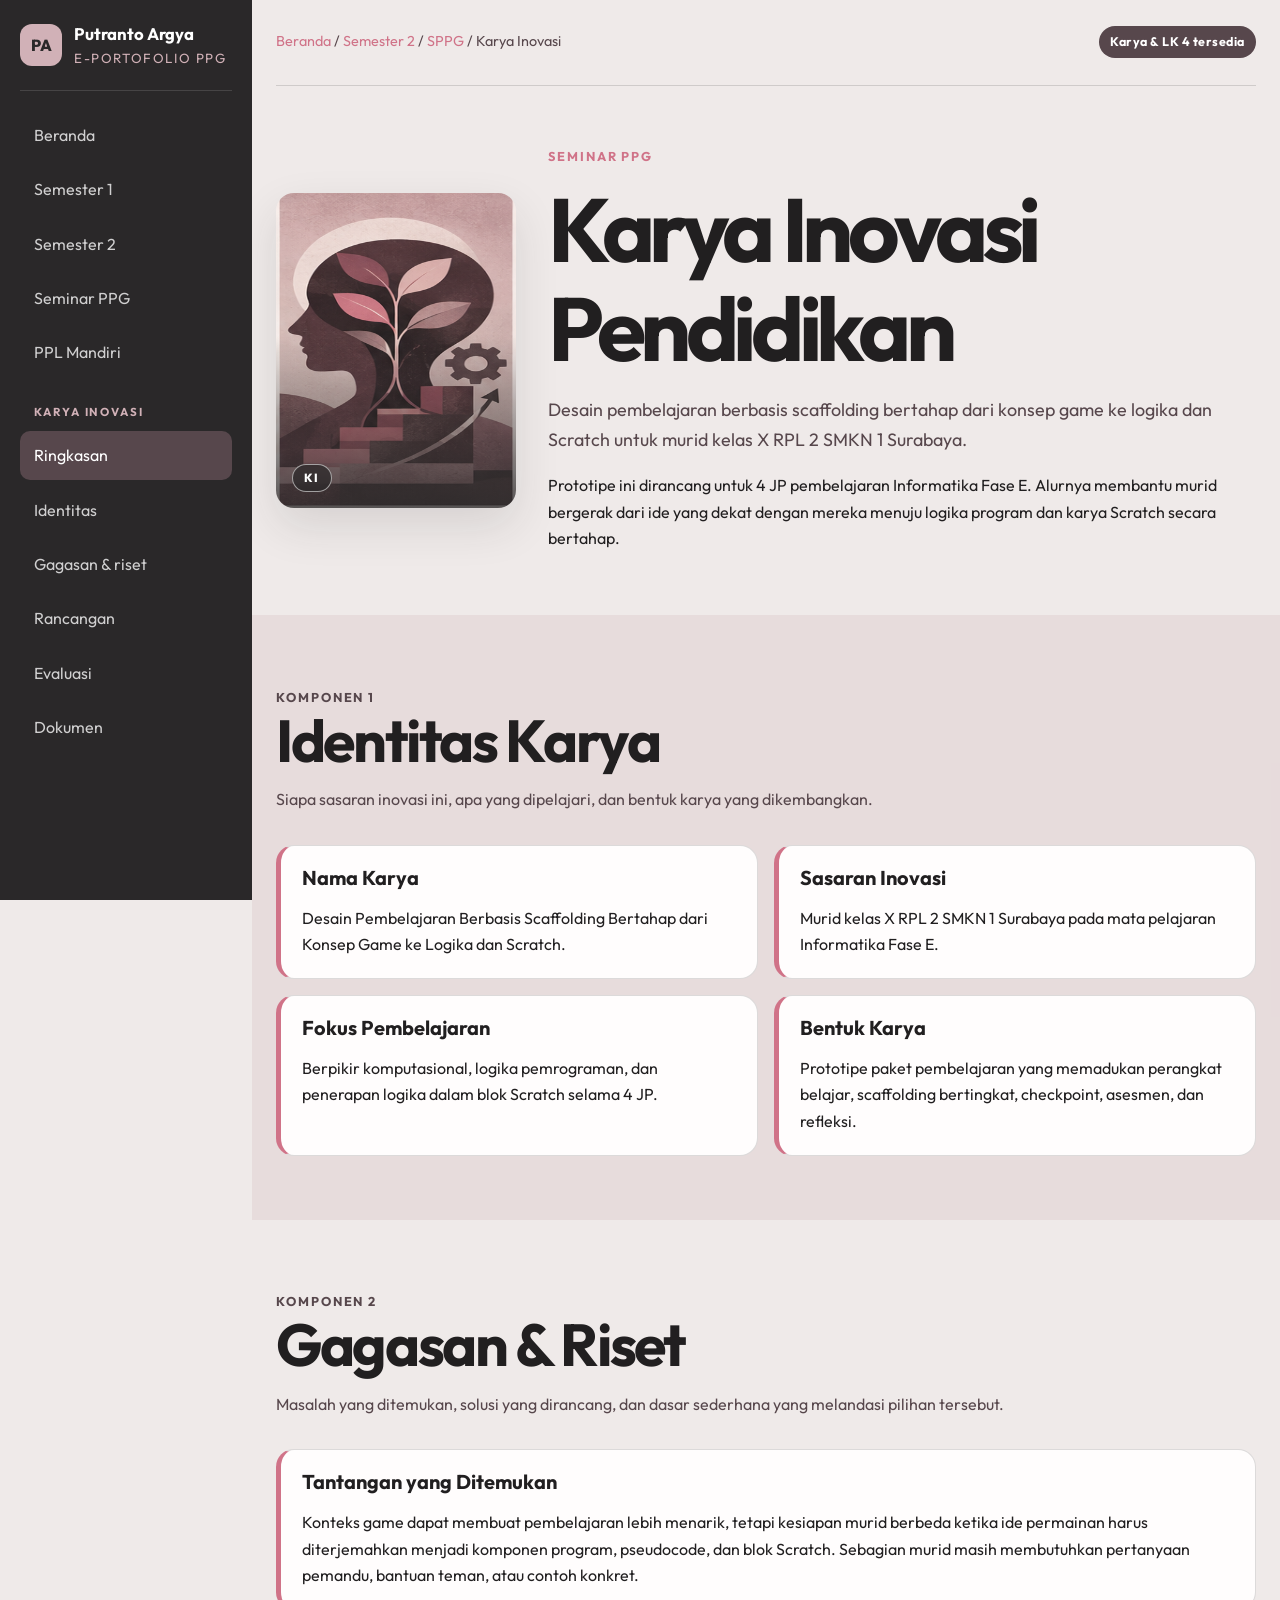
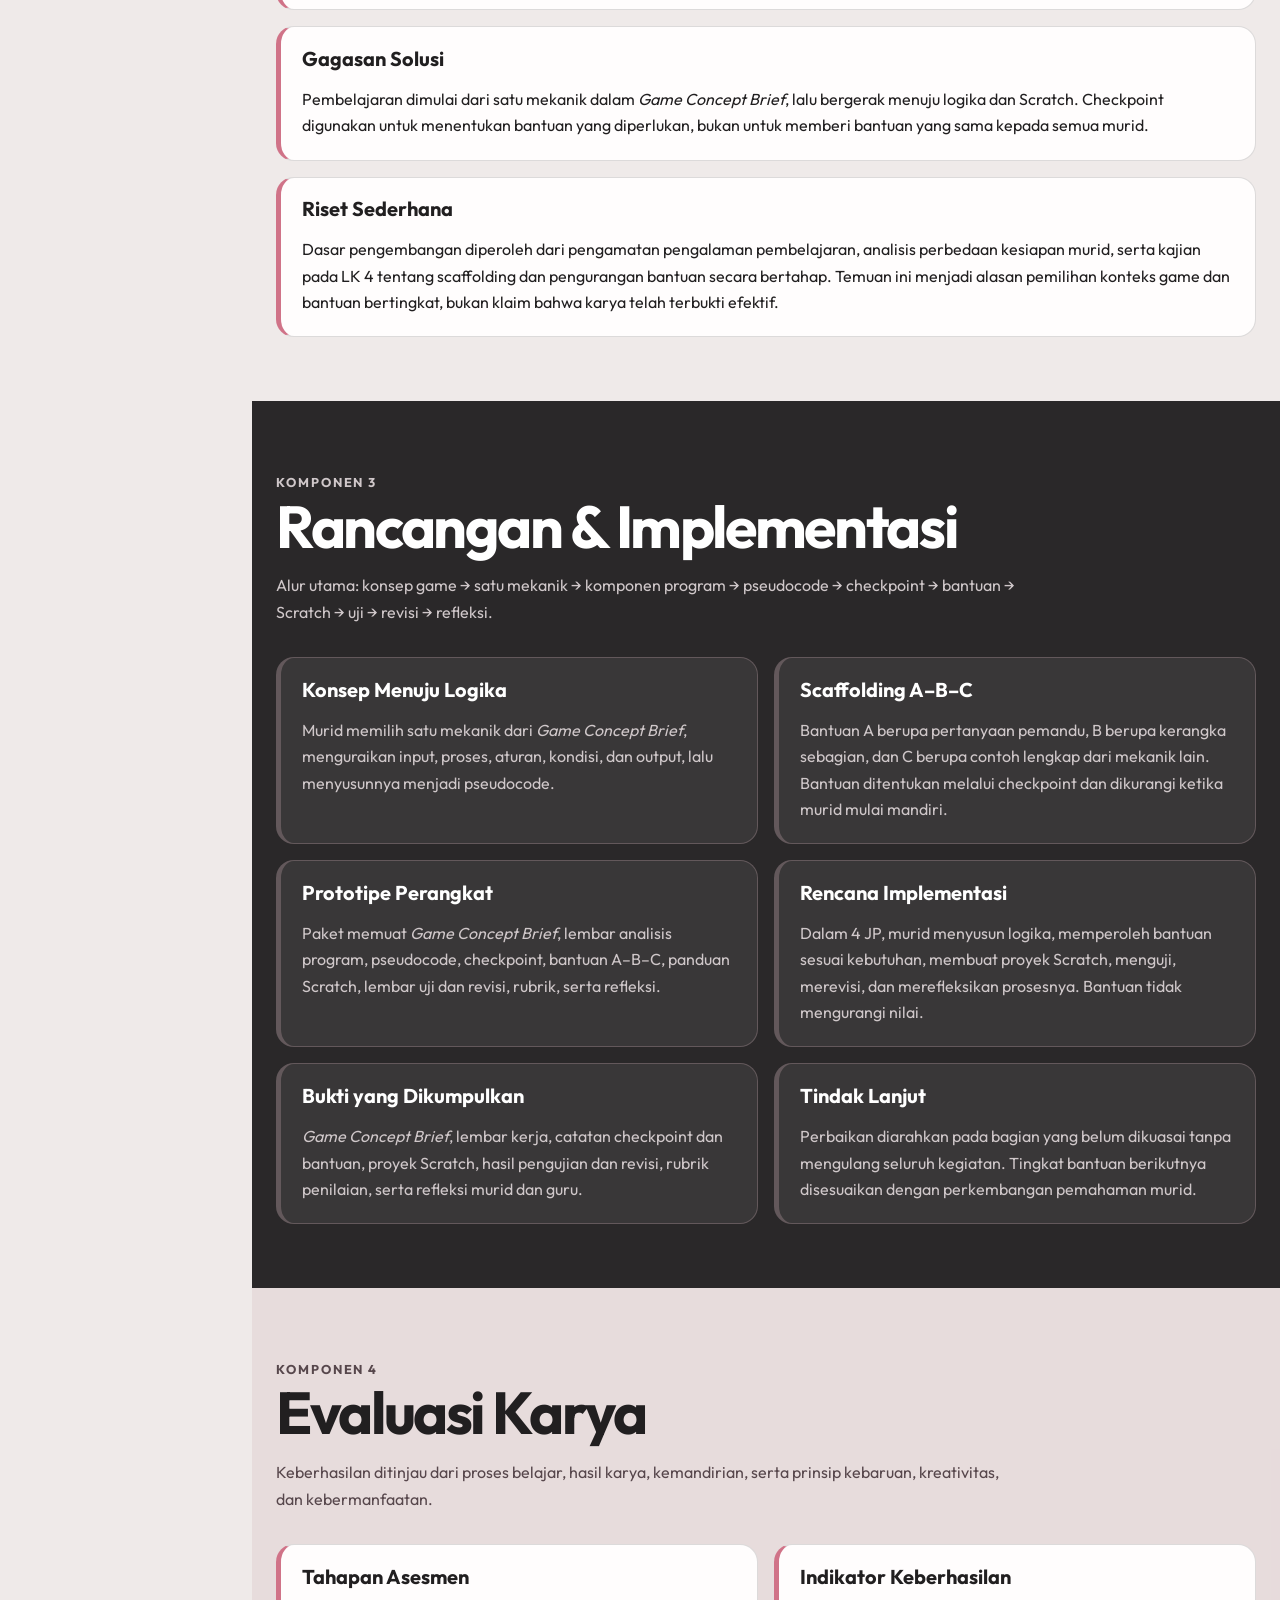
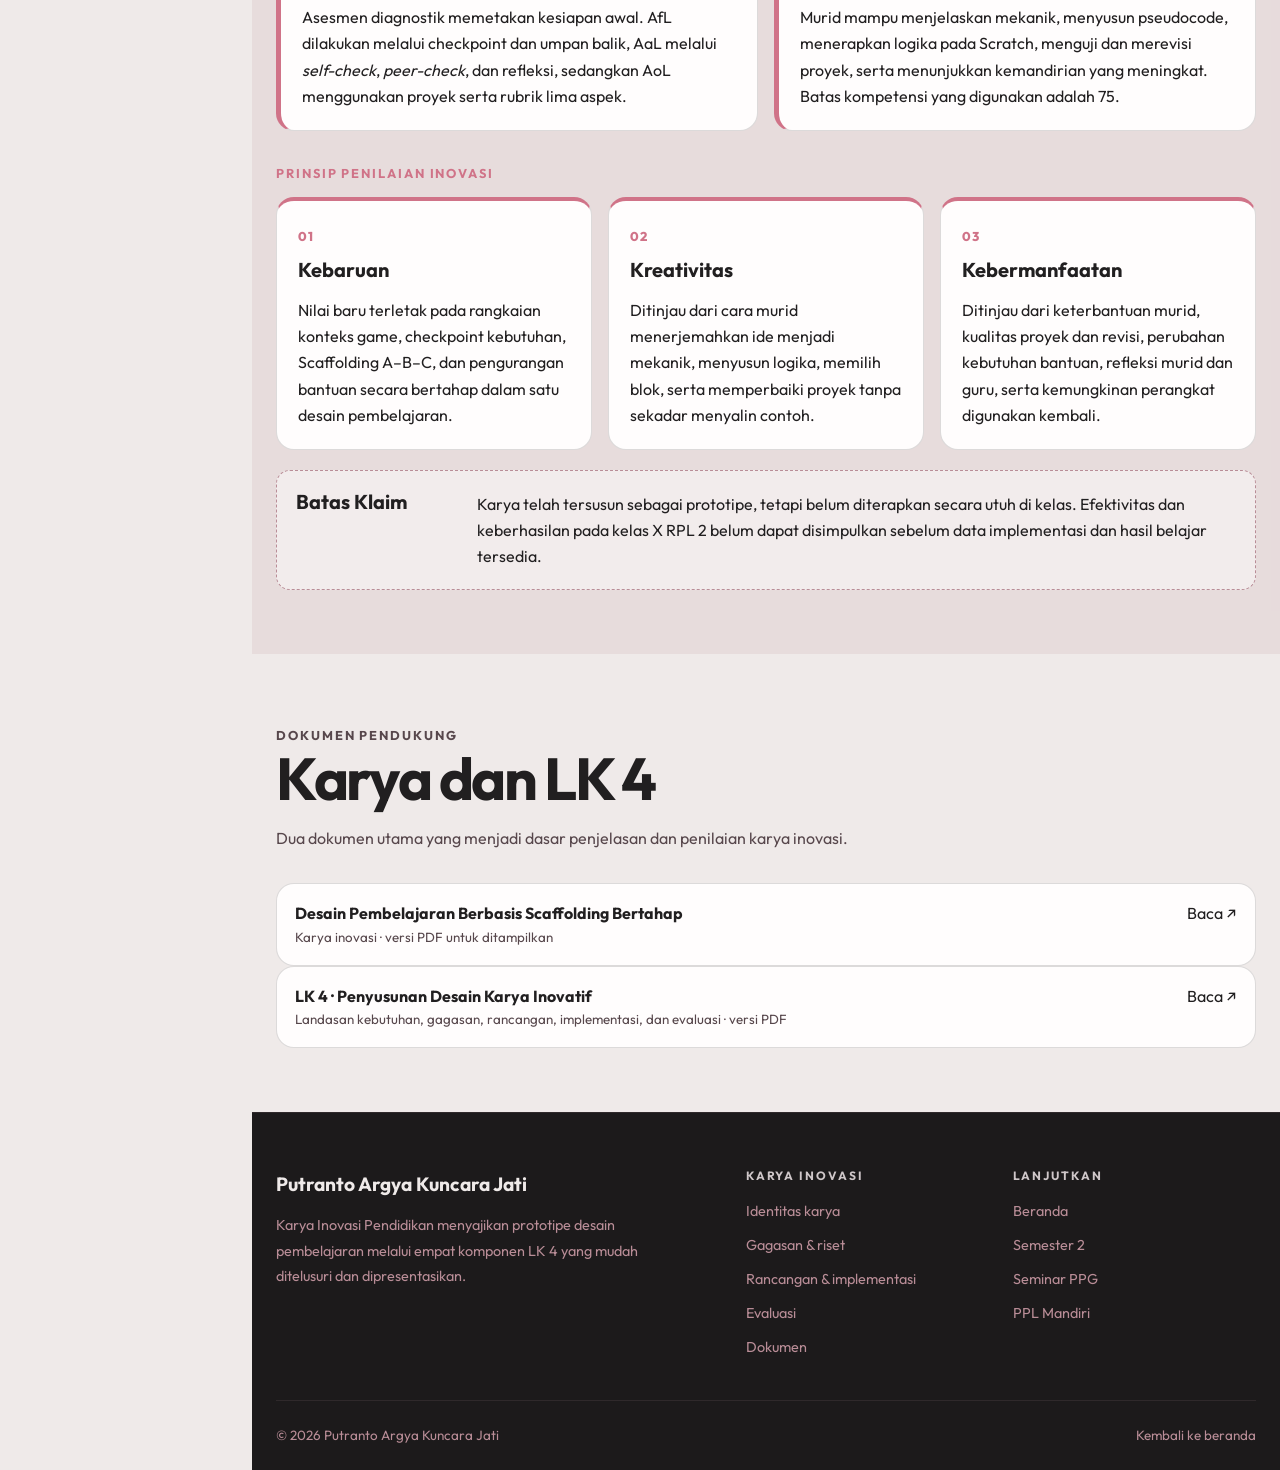
==== commit 1e8a1bae: "feat: complete PPLM evidence and reflection" ====
--- a/karya-inovasi.html
+++ b/karya-inovasi.html
@@ -1,13 +1,13 @@
 <!doctype html>
 <html lang="id">
-<head><meta charset="utf-8"><meta name="viewport" content="width=device-width,initial-scale=1"><title>Karya Inovasi Pendidikan · E-Portofolio Putranto Argya</title><link rel="icon" href="img/logo.png"><link rel="preconnect" href="https://fonts.googleapis.com"><link rel="preconnect" href="https://fonts.gstatic.com" crossorigin><link href="https://fonts.googleapis.com/css2?family=Outfit:wght@400;500;600;700;800&amp;display=swap" rel="stylesheet"><link rel="stylesheet" href="assets/css/site.css?v=20261028-karya-v1"><script src="assets/js/site.js?v=20261027-scrollspy-v6" defer></script></head>
+<head><meta charset="utf-8"><meta name="viewport" content="width=device-width,initial-scale=1"><title>Karya Inovasi Pendidikan · E-Portofolio Putranto Argya</title><link rel="icon" href="img/logo.png"><link rel="preconnect" href="https://fonts.googleapis.com"><link rel="preconnect" href="https://fonts.gstatic.com" crossorigin><link href="https://fonts.googleapis.com/css2?family=Outfit:wght@400;500;600;700;800&amp;display=swap" rel="stylesheet"><link rel="stylesheet" href="assets/css/site.css?v=20261029-context-covers-v2"><script src="assets/js/site.js?v=20261027-scrollspy-v6" defer></script></head>
 <body class="karya-inovasi-page" data-reveal-page>
   <a class="skip-link" href="#main-content">Lewati navigasi</a>
   <aside class="site-sidebar"><a class="site-brand" href="index.html"><span class="brand-mark">PA</span><span><strong>Putranto Argya</strong><small>E-PORTOFOLIO PPG</small></span></a><nav class="site-nav has-current-section" aria-label="Navigasi utama"><a href="index.html">Beranda</a><a href="semester1.html">Semester 1</a><a href="semester2.html">Semester 2</a><a href="sppg.html">Seminar PPG</a><a href="pplm.html">PPL Mandiri</a><span class="nav-label">KARYA INOVASI</span><a href="#ringkasan" aria-current="location">Ringkasan</a><a href="#identitas">Identitas</a><a href="#gagasan-riset">Gagasan &amp; riset</a><a href="#rancangan">Rancangan</a><a href="#evaluasi">Evaluasi</a><a href="#dokumen">Dokumen</a></nav></aside>
   <div class="mobile-bar"><a class="mobile-brand" href="index.html">Putranto Argya</a><details class="mobile-nav"><summary aria-label="Buka menu">☰</summary><nav aria-label="Navigasi seluler"><a href="index.html">Beranda</a><a href="semester2.html">Semester 2</a><a href="sppg.html">SPPG</a><a href="#ringkasan">Ringkasan</a><a href="#identitas">Identitas</a><a href="#gagasan-riset">Gagasan &amp; riset</a><a href="#rancangan">Rancangan</a><a href="#evaluasi">Evaluasi</a><a href="#dokumen">Dokumen</a></nav></details></div>
   <div class="site-shell"><main id="main-content" class="page-main">
     <div class="page-width topline"><p class="breadcrumb"><a href="index.html">Beranda</a> / <a href="semester2.html">Semester 2</a> / <a href="sppg.html">SPPG</a> / Karya Inovasi</p><span class="status">Karya &amp; LK 4 tersedia</span></div>
-    <header id="ringkasan" class="page-width detail-hero"><div class="detail-cover">KI</div><div><p class="eyebrow">Seminar PPG</p><h1 style="font-size:clamp(3rem,7vw,5.8rem)">Karya Inovasi Pendidikan</h1><p class="lead">Desain pembelajaran berbasis scaffolding bertahap dari konsep game ke logika dan Scratch untuk murid kelas X RPL 2 SMKN 1 Surabaya.</p><p>Prototipe ini dirancang untuk 4 JP pembelajaran Informatika Fase E. Alurnya membantu murid bergerak dari ide yang dekat dengan mereka menuju logika program dan karya Scratch secara bertahap.</p></div></header>
+    <header id="ringkasan" class="page-width detail-hero"><div class="detail-cover sprite cover-04"><span>KI</span></div><div><p class="eyebrow">Seminar PPG</p><h1 style="font-size:clamp(3rem,7vw,5.8rem)">Karya Inovasi Pendidikan</h1><p class="lead">Desain pembelajaran berbasis scaffolding bertahap dari konsep game ke logika dan Scratch untuk murid kelas X RPL 2 SMKN 1 Surabaya.</p><p>Prototipe ini dirancang untuk 4 JP pembelajaran Informatika Fase E. Alurnya membantu murid bergerak dari ide yang dekat dengan mereka menuju logika program dan karya Scratch secara bertahap.</p></div></header>
     <section id="identitas" class="section rosewash"><div class="page-width"><div class="section-heading"><div><p class="eyebrow">Komponen 1</p><h2>Identitas Karya</h2></div><p>Siapa sasaran inovasi ini, apa yang dipelajari, dan bentuk karya yang dikembangkan.</p></div><div class="stat-grid"><article class="timeline-card"><h3>Nama Karya</h3><p>Desain Pembelajaran Berbasis Scaffolding Bertahap dari Konsep Game ke Logika dan Scratch.</p></article><article class="timeline-card"><h3>Sasaran Inovasi</h3><p>Murid kelas X RPL 2 SMKN 1 Surabaya pada mata pelajaran Informatika Fase E.</p></article><article class="timeline-card"><h3>Fokus Pembelajaran</h3><p>Berpikir komputasional, logika pemrograman, dan penerapan logika dalam blok Scratch selama 4 JP.</p></article><article class="timeline-card"><h3>Bentuk Karya</h3><p>Prototipe paket pembelajaran yang memadukan perangkat belajar, scaffolding bertingkat, checkpoint, asesmen, dan refleksi.</p></article></div></div></section>
     <section id="gagasan-riset" class="section"><div class="page-width"><div class="section-heading"><div><p class="eyebrow">Komponen 2</p><h2>Gagasan &amp; Riset</h2></div><p>Masalah yang ditemukan, solusi yang dirancang, dan dasar sederhana yang melandasi pilihan tersebut.</p></div><div class="timeline"><article class="timeline-card"><h3>Tantangan yang Ditemukan</h3><p>Konteks game dapat membuat pembelajaran lebih menarik, tetapi kesiapan murid berbeda ketika ide permainan harus diterjemahkan menjadi komponen program, pseudocode, dan blok Scratch. Sebagian murid masih membutuhkan pertanyaan pemandu, bantuan teman, atau contoh konkret.</p></article><article class="timeline-card"><h3>Gagasan Solusi</h3><p>Pembelajaran dimulai dari satu mekanik dalam <em>Game Concept Brief</em>, lalu bergerak menuju logika dan Scratch. Checkpoint digunakan untuk menentukan bantuan yang diperlukan, bukan untuk memberi bantuan yang sama kepada semua murid.</p></article><article class="timeline-card"><h3>Riset Sederhana</h3><p>Dasar pengembangan diperoleh dari pengamatan pengalaman pembelajaran, analisis perbedaan kesiapan murid, serta kajian pada LK 4 tentang scaffolding dan pengurangan bantuan secara bertahap. Temuan ini menjadi alasan pemilihan konteks game dan bantuan bertingkat, bukan klaim bahwa karya telah terbukti efektif.</p></article></div></div></section>
     <section id="rancangan" class="section dark"><div class="page-width"><div class="section-heading"><div><p class="eyebrow">Komponen 3</p><h2>Rancangan &amp; Implementasi</h2></div><p>Alur utama: konsep game → satu mekanik → komponen program → pseudocode → checkpoint → bantuan → Scratch → uji → revisi → refleksi.</p></div><div class="stat-grid"><article class="timeline-card"><h3>Konsep Menuju Logika</h3><p>Murid memilih satu mekanik dari <em>Game Concept Brief</em>, menguraikan input, proses, aturan, kondisi, dan output, lalu menyusunnya menjadi pseudocode.</p></article><article class="timeline-card"><h3>Scaffolding A–B–C</h3><p>Bantuan A berupa pertanyaan pemandu, B berupa kerangka sebagian, dan C berupa contoh lengkap dari mekanik lain. Bantuan ditentukan melalui checkpoint dan dikurangi ketika murid mulai mandiri.</p></article><article class="timeline-card"><h3>Prototipe Perangkat</h3><p>Paket memuat <em>Game Concept Brief</em>, lembar analisis program, pseudocode, checkpoint, bantuan A–B–C, panduan Scratch, lembar uji dan revisi, rubrik, serta refleksi.</p></article><article class="timeline-card"><h3>Rencana Implementasi</h3><p>Dalam 4 JP, murid menyusun logika, memperoleh bantuan sesuai kebutuhan, membuat proyek Scratch, menguji, merevisi, dan merefleksikan prosesnya. Bantuan tidak mengurangi nilai.</p></article><article class="timeline-card"><h3>Bukti yang Dikumpulkan</h3><p><em>Game Concept Brief</em>, lembar kerja, catatan checkpoint dan bantuan, proyek Scratch, hasil pengujian dan revisi, rubrik penilaian, serta refleksi murid dan guru.</p></article><article class="timeline-card"><h3>Tindak Lanjut</h3><p>Perbaikan diarahkan pada bagian yang belum dikuasai tanpa mengulang seluruh kegiatan. Tingkat bantuan berikutnya disesuaikan dengan perkembangan pemahaman murid.</p></article></div></div></section>
--- a/assets/css/site.css
+++ b/assets/css/site.css
@@ -190,6 +190,7 @@
 .portal { align-items: end; justify-content: space-between; }
 .portal-number { color: var(--rose); font-size: 2.2rem; font-weight: 700; }
 .feature-card { align-items: center; }
+.dark .feature-card { color: var(--ink); }
 .mini-cover { flex: 0 0 112px; aspect-ratio: 4/5; display: grid; place-items: center; color: white; background: linear-gradient(145deg,var(--mid),var(--rose)); border-radius: 12px; font-size: 2rem; font-weight: 800; }
 .home-portal-grid .portal { min-height: 126px; align-items: center; }
 .home-portal-grid .portal > span:nth-child(2) { flex: 1; }
@@ -197,10 +198,13 @@
 .deep-learning-home h3 { font-size: clamp(1.8rem,3vw,2.5rem); }
 .deep-learning-home p { margin: 0; color: var(--mid); }
 .deep-learning-home .actions { margin-top: 1.1rem; }
-.semester-route { padding-block: 3.25rem; }
-.semester-route .page-width { display: grid; grid-template-columns: minmax(240px,.7fr) minmax(0,1.3fr) auto; gap: clamp(1.25rem,3vw,2.5rem); align-items: end; }
+.semester-route { padding-block: 2.5rem; }
+.semester-route .page-width { display: grid; grid-template-columns: minmax(300px,.72fr) minmax(0,1.28fr); gap: clamp(1.5rem,3vw,2.75rem); align-items: center; }
 .semester-route .section-heading, .semester-route .lead { margin: 0; }
-.semester-route .button { white-space: nowrap; }
+.semester-route .section-heading h2 { font-size: clamp(2.5rem,4.2vw,3.8rem); }
+.semester-route-copy { display: flex; align-items: center; justify-content: space-between; gap: clamp(1.25rem,3vw,2.5rem); min-width: 0; }
+.semester-route-copy .lead { max-width: 620px; }
+.semester-route .button { flex: 0 0 auto; white-space: nowrap; }
 .semester-two-deep-learning .lead { margin-bottom: 1.5rem; }
 .deep-learning-principles { display: grid; grid-template-columns: repeat(3,minmax(0,1fr)); gap: 1rem; }
 .learning-principle { padding: 1.15rem 1.2rem; background: var(--white); border-left: 4px solid var(--rose); border-radius: 0 12px 12px 0; }
@@ -220,12 +224,14 @@
 .catalog-tools { display: flex; flex-wrap: wrap; gap: .75rem; align-items: center; margin: 1.5rem 0; }
 .filter-button { min-height: 42px; padding: .55rem .9rem; border: 1px solid var(--mid); color: var(--mid); background: transparent; border-radius: 999px; cursor: pointer; }
 .filter-button[aria-pressed="true"] { color: white; background: var(--mid); }
-.catalog-search { flex: 1 1 260px; min-height: 44px; padding: .65rem .9rem; border: 1px solid var(--line); border-radius: 10px; background: var(--white); }
+.catalog-search { flex: 0 1 420px; width: min(100%,420px); min-height: 44px; padding: .65rem .9rem; border: 1px solid var(--line); border-radius: 10px; background: var(--white); }
 .catalog-status { min-height: 1.7rem; color: var(--mid); }
 .catalog-card { overflow: hidden; }
 .catalog-card[hidden] { display: none; }
-.cover-art { position: relative; display: flex; min-height: 260px; padding: 1rem; align-items: end; color: white; background: linear-gradient(155deg,var(--mid),var(--rose)); text-decoration: none; }
-.cover-art.sprite { background-image: linear-gradient(to top, rgba(42,40,41,.78), transparent 55%), url("../img/covers/semester2-cover-sprite.png"); background-size: 100% 100%, 400% 300%; background-repeat: no-repeat; }
+.cover-art { position: relative; display: flex; aspect-ratio: 1; padding: 1rem; align-items: end; color: white; background: linear-gradient(155deg,var(--mid),var(--rose)); text-decoration: none; }
+.cover-art.sprite,
+.mini-cover.sprite,
+.detail-cover.sprite { background-image: linear-gradient(to top, rgba(42,40,41,.78), transparent 55%), url("../img/covers/semester2-cover-sprite.png"); background-size: 100% 100%, 400% 300%; background-repeat: no-repeat; }
 .cover-01 { background-position: center, 0 0; }
 .cover-02 { background-position: center, 33.333% 0; }
 .cover-03 { background-position: center, 66.666% 0; }
@@ -248,7 +254,11 @@
 .card-meta { margin-top: .45rem; color: var(--mid); font-size: .88rem; }
 
 .detail-hero { display: grid; grid-template-columns: 240px 1fr; gap: 2rem; align-items: center; padding-block: 3rem; }
-.detail-cover { min-height: 315px; display: grid; place-items: center; color: white; background: linear-gradient(155deg,var(--dark),var(--rose)); border-radius: var(--radius); font-size: 3rem; font-weight: 800; box-shadow: var(--shadow); }
+.detail-cover { position: relative; min-height: 315px; display: flex; align-items: flex-end; padding: 1rem; overflow: hidden; isolation: isolate; color: white; background: linear-gradient(155deg,var(--dark),var(--rose)); border-radius: var(--radius); box-shadow: var(--shadow); }
+.detail-cover.cover-04 { background-position: center, 100% 0; }
+.detail-cover.cover-12 { background-position: center, 100% 100%; }
+.detail-cover > span { position: relative; z-index: 2; display: inline-flex; padding: .45rem .7rem; border: 1px solid rgba(255,255,255,.55); border-radius: 999px; background: rgba(42,40,41,.72); font-size: .74rem; font-weight: 800; letter-spacing: .12em; line-height: 1; text-transform: uppercase; backdrop-filter: blur(8px); }
+.detail-cover-pplm { background-image: linear-gradient(to top, rgba(42,40,41,.82), transparent 62%), url("../media/semester2/ppl/cleaned/s3-02-praktik-mengajar-clean.jpg"); background-position: center, center 30%; background-size: 100% 100%, cover; background-repeat: no-repeat; }
 .timeline { position: relative; display: grid; gap: 1rem; }
 .timeline-card { padding: 1.3rem; border-left: 5px solid var(--rose); }
 .timeline-card time { color: var(--rose); font-weight: 800; }
@@ -299,6 +309,9 @@
 .photo-grid a:hover .photo-cover { transform: scale(1.025); }
 .photo-grid figcaption { padding: .75rem .85rem; font-size: .88rem; font-weight: 600; background: var(--white); }
 
+.pplm-page .photo-grid { width: min(100%, 900px); margin-inline: auto !important; }
+.pplm-page .photo-grid img { aspect-ratio: 16/9; }
+.pplm-page #siklus-2 .photo-grid { width: min(100%, 560px); grid-template-columns: 1fr; }
 .pplm-page .section { padding-block: 3rem; }
 .pplm-page .detail-hero { padding-block: 2.5rem; }
 .pplm-page .section > .page-width > .lead { margin: 1rem 0 1.5rem; }
@@ -455,8 +468,8 @@
   .footer-grid { grid-template-columns: 1fr 1fr; }
   .footer-brand { grid-column: 1 / -1; }
   .semester-one-gallery-grid { grid-template-columns: repeat(3,minmax(0,1fr)); }
-  .semester-route .page-width { grid-template-columns: minmax(220px,.8fr) minmax(0,1.2fr); align-items: start; }
-  .semester-route .button { justify-self: start; }
+  .semester-route .page-width { grid-template-columns: minmax(240px,.8fr) minmax(0,1.2fr); align-items: start; }
+  .semester-route-copy { align-items: flex-start; flex-direction: column; gap: 1rem; }
   .deep-learning-principles { grid-template-columns: 1fr; }
   .cycle-learning-grid { grid-template-columns: repeat(2,minmax(0,1fr)); }
   .video-feature-grid { grid-template-columns: 1fr; }
@@ -497,6 +510,7 @@
   .deep-learning-home, .deep-learning-map-intro { grid-template-columns: 1fr; }
   .deep-learning-steps { grid-template-columns: 1fr; }
   .semester-route .page-width, .cycle-learning-heading { grid-template-columns: 1fr; }
+  .semester-route .page-width { gap: 1.25rem; }
   .cycle-summary .section-heading { align-items: flex-start; }
   .cycle-summary .section-heading > p { text-align: left; }
   .cycle-summary-grid { grid-template-columns: 1fr; }
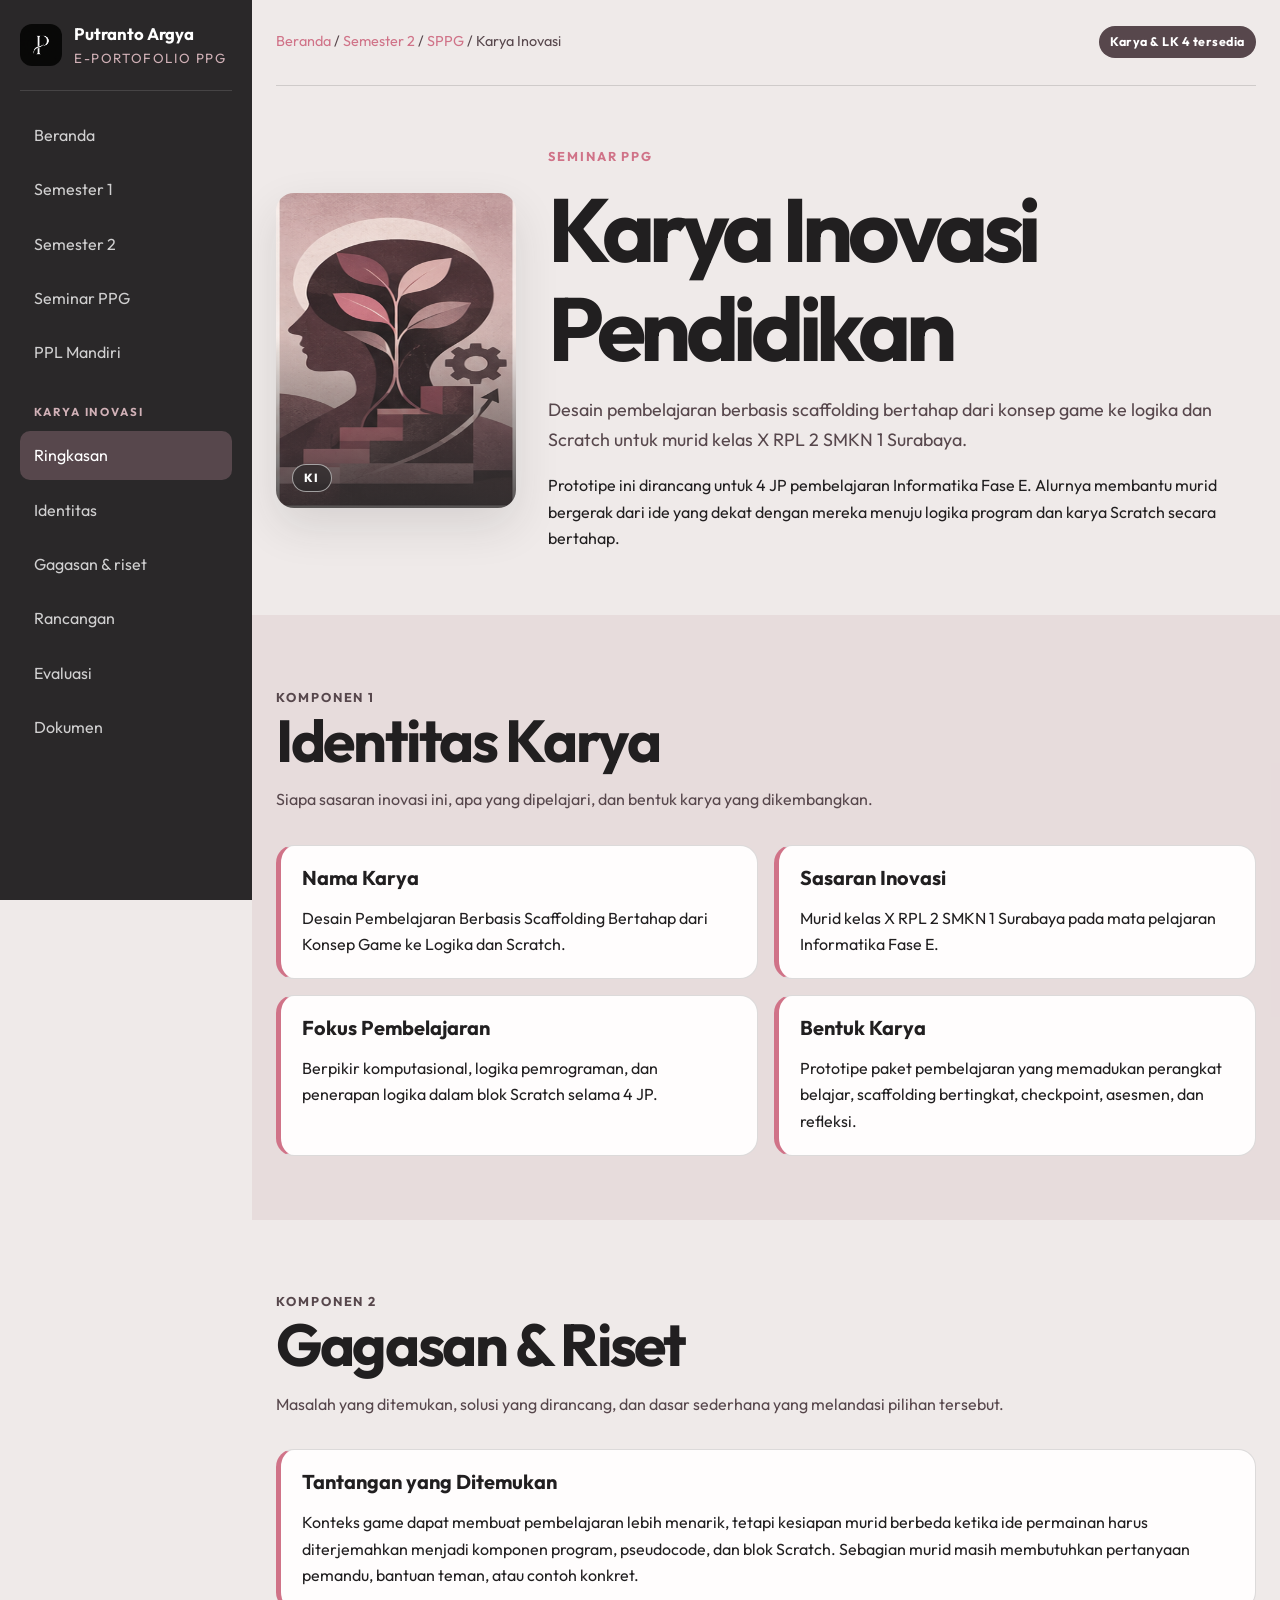
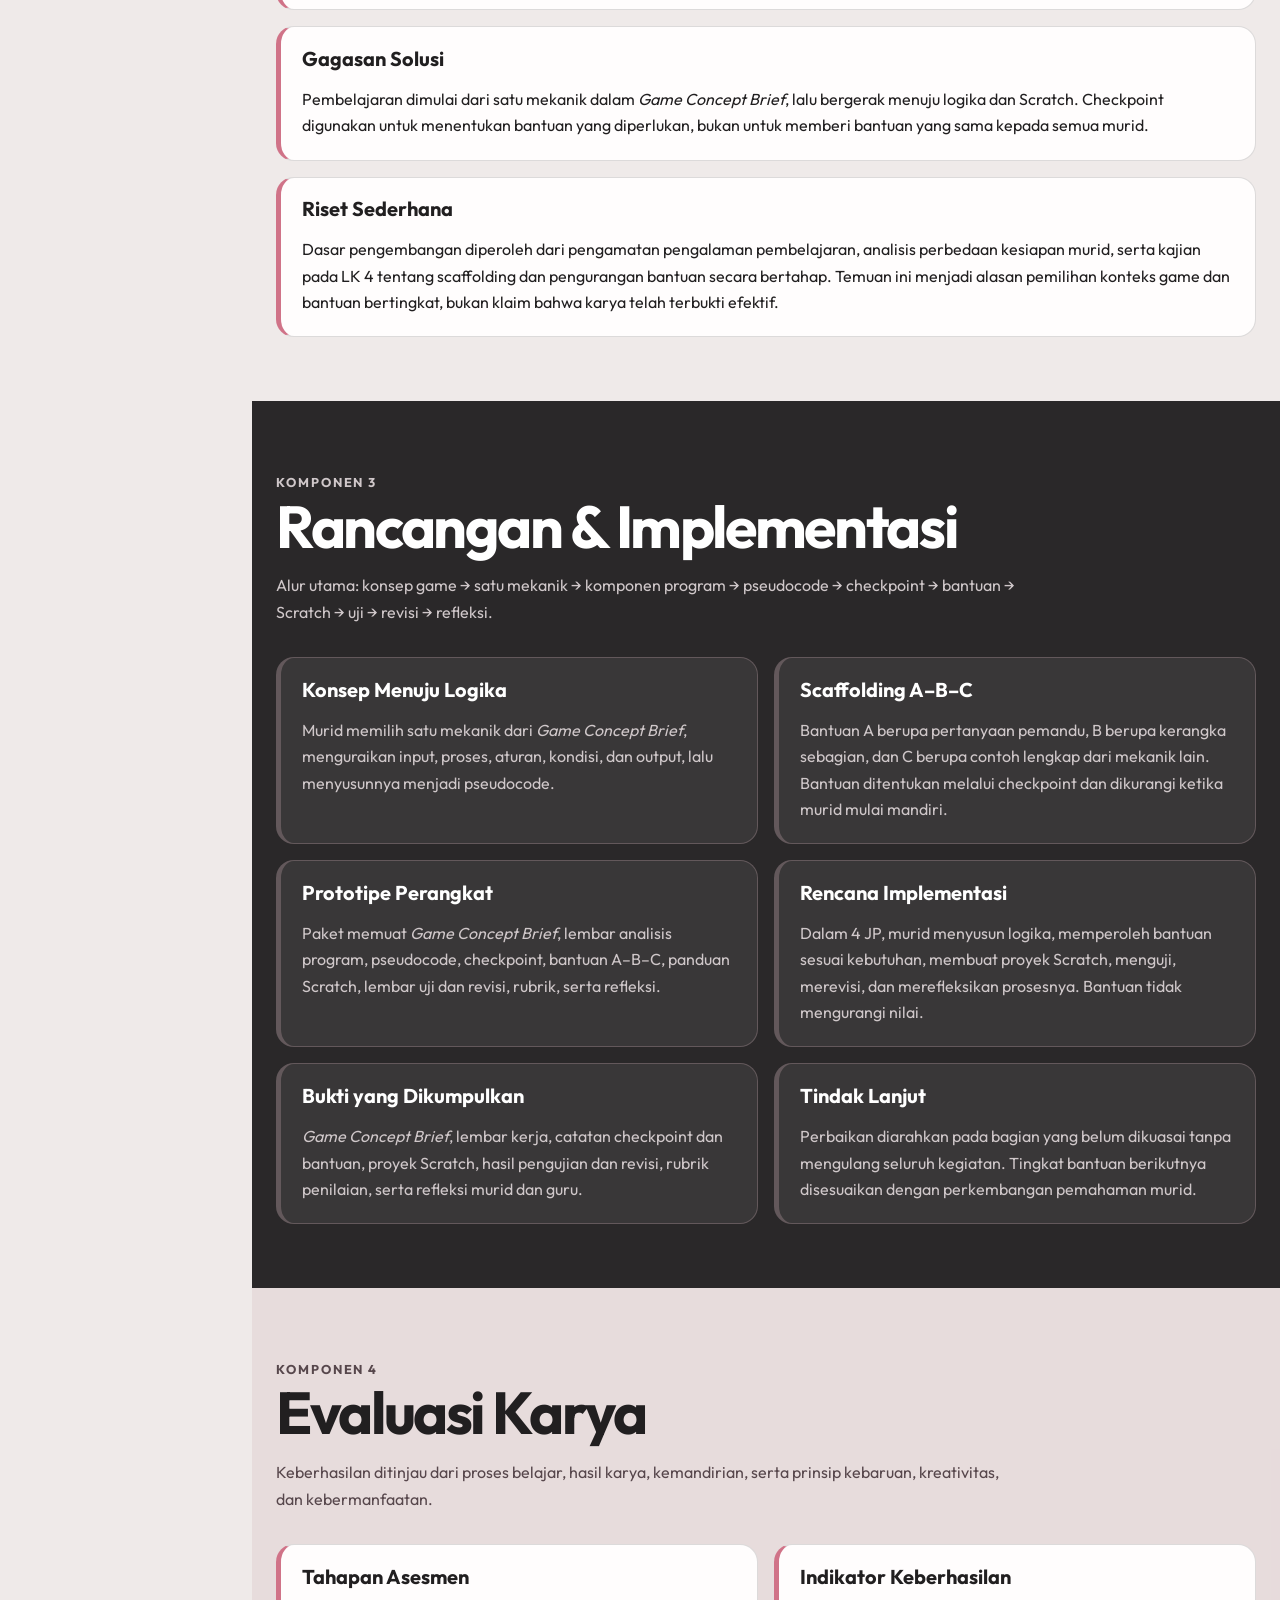
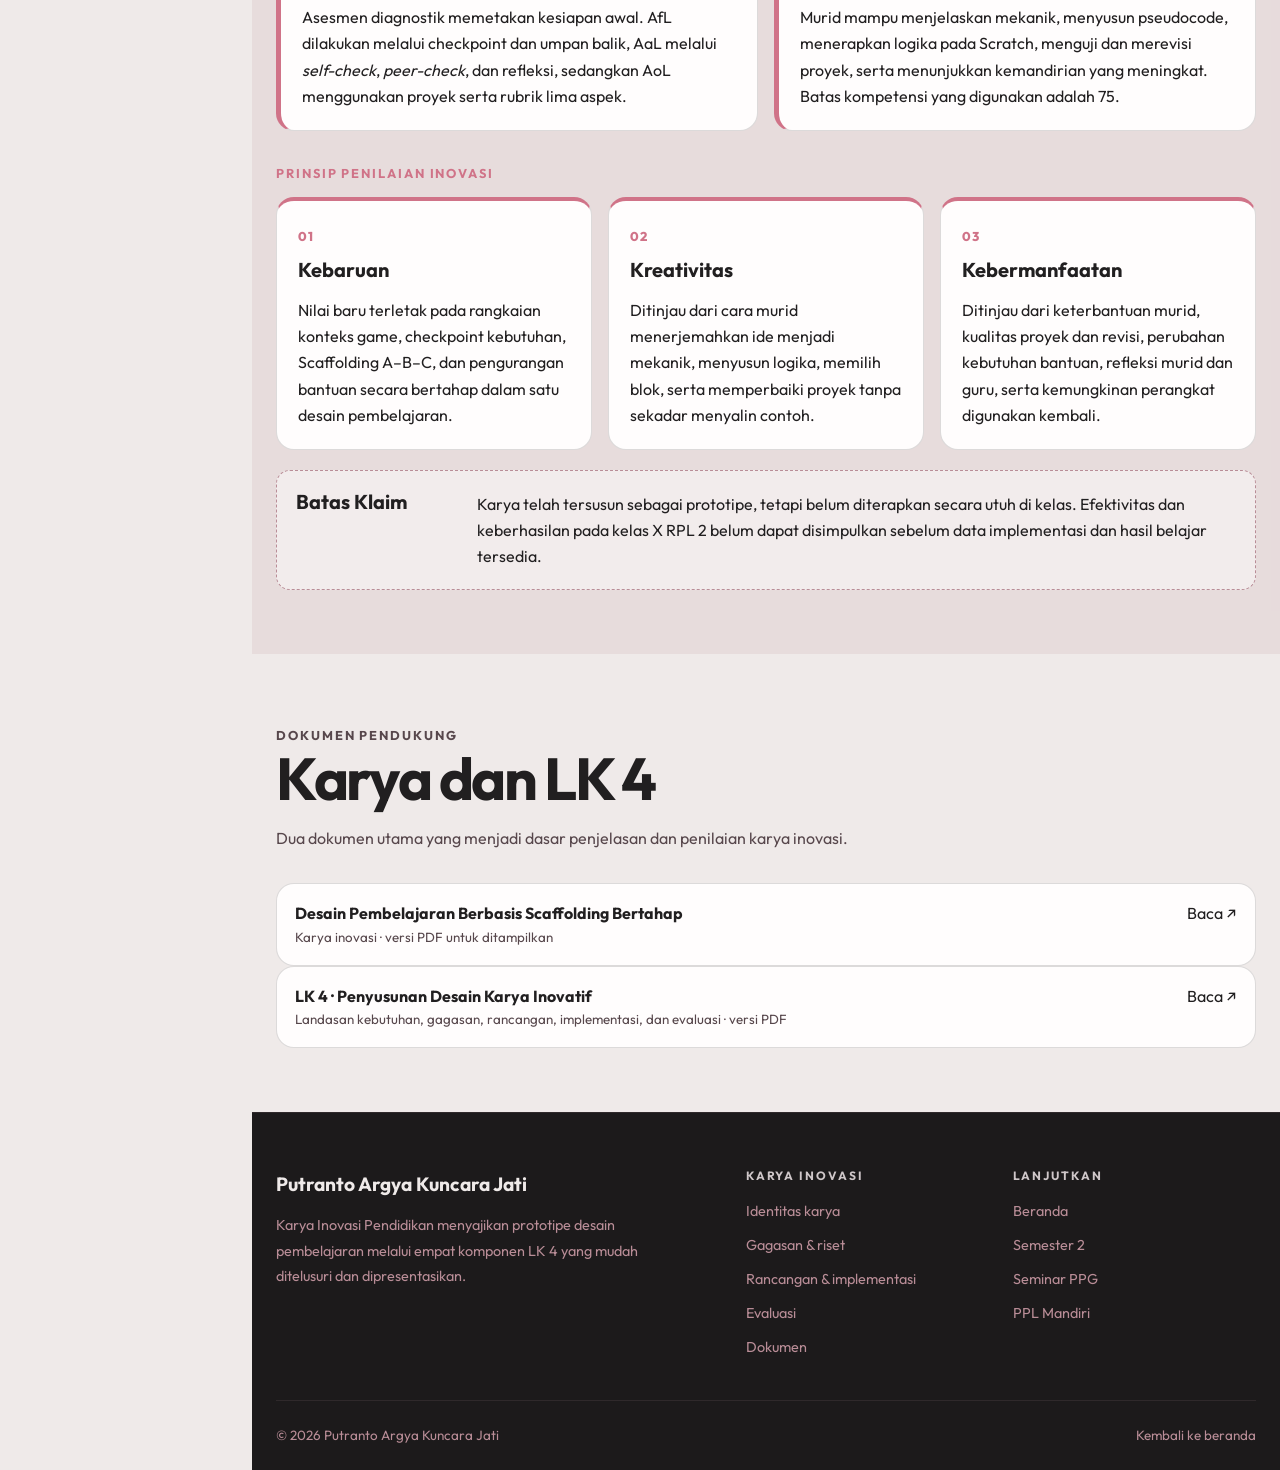
==== commit 3230f73d: "fix: replace PA marks with portfolio logo" ====
--- a/karya-inovasi.html
+++ b/karya-inovasi.html
@@ -1,9 +1,9 @@
 <!doctype html>
 <html lang="id">
-<head><meta charset="utf-8"><meta name="viewport" content="width=device-width,initial-scale=1"><title>Karya Inovasi Pendidikan · E-Portofolio Putranto Argya</title><link rel="icon" href="img/logo.png"><link rel="preconnect" href="https://fonts.googleapis.com"><link rel="preconnect" href="https://fonts.gstatic.com" crossorigin><link href="https://fonts.googleapis.com/css2?family=Outfit:wght@400;500;600;700;800&amp;display=swap" rel="stylesheet"><link rel="stylesheet" href="assets/css/site.css?v=20261029-context-covers-v2"><script src="assets/js/site.js?v=20261027-scrollspy-v6" defer></script></head>
+<head><meta charset="utf-8"><meta name="viewport" content="width=device-width,initial-scale=1"><title>Karya Inovasi Pendidikan · E-Portofolio Putranto Argya</title><link rel="icon" href="img/logo.png"><link rel="preconnect" href="https://fonts.googleapis.com"><link rel="preconnect" href="https://fonts.gstatic.com" crossorigin><link href="https://fonts.googleapis.com/css2?family=Outfit:wght@400;500;600;700;800&amp;display=swap" rel="stylesheet"><link rel="stylesheet" href="assets/css/site.css?v=20261031-logo-v1"><script src="assets/js/site.js?v=20261027-scrollspy-v6" defer></script></head>
 <body class="karya-inovasi-page" data-reveal-page>
   <a class="skip-link" href="#main-content">Lewati navigasi</a>
-  <aside class="site-sidebar"><a class="site-brand" href="index.html"><span class="brand-mark">PA</span><span><strong>Putranto Argya</strong><small>E-PORTOFOLIO PPG</small></span></a><nav class="site-nav has-current-section" aria-label="Navigasi utama"><a href="index.html">Beranda</a><a href="semester1.html">Semester 1</a><a href="semester2.html">Semester 2</a><a href="sppg.html">Seminar PPG</a><a href="pplm.html">PPL Mandiri</a><span class="nav-label">KARYA INOVASI</span><a href="#ringkasan" aria-current="location">Ringkasan</a><a href="#identitas">Identitas</a><a href="#gagasan-riset">Gagasan &amp; riset</a><a href="#rancangan">Rancangan</a><a href="#evaluasi">Evaluasi</a><a href="#dokumen">Dokumen</a></nav></aside>
+  <aside class="site-sidebar"><a class="site-brand" href="index.html"><img class="brand-mark" src="img/logo.png" alt=""><span><strong>Putranto Argya</strong><small>E-PORTOFOLIO PPG</small></span></a><nav class="site-nav has-current-section" aria-label="Navigasi utama"><a href="index.html">Beranda</a><a href="semester1.html">Semester 1</a><a href="semester2.html">Semester 2</a><a href="sppg.html">Seminar PPG</a><a href="pplm.html">PPL Mandiri</a><span class="nav-label">KARYA INOVASI</span><a href="#ringkasan" aria-current="location">Ringkasan</a><a href="#identitas">Identitas</a><a href="#gagasan-riset">Gagasan &amp; riset</a><a href="#rancangan">Rancangan</a><a href="#evaluasi">Evaluasi</a><a href="#dokumen">Dokumen</a></nav></aside>
   <div class="mobile-bar"><a class="mobile-brand" href="index.html">Putranto Argya</a><details class="mobile-nav"><summary aria-label="Buka menu">☰</summary><nav aria-label="Navigasi seluler"><a href="index.html">Beranda</a><a href="semester2.html">Semester 2</a><a href="sppg.html">SPPG</a><a href="#ringkasan">Ringkasan</a><a href="#identitas">Identitas</a><a href="#gagasan-riset">Gagasan &amp; riset</a><a href="#rancangan">Rancangan</a><a href="#evaluasi">Evaluasi</a><a href="#dokumen">Dokumen</a></nav></details></div>
   <div class="site-shell"><main id="main-content" class="page-main">
     <div class="page-width topline"><p class="breadcrumb"><a href="index.html">Beranda</a> / <a href="semester2.html">Semester 2</a> / <a href="sppg.html">SPPG</a> / Karya Inovasi</p><span class="status">Karya &amp; LK 4 tersedia</span></div>
--- a/assets/css/site.css
+++ b/assets/css/site.css
@@ -7,6 +7,7 @@
   --cream: #efeae9;
   --warm: #cfc7c9;
   --white: #fffdfd;
+  --soft: #f6f1f2;
   --ink: #211f20;
   --line: rgba(42, 40, 41, 0.16);
   --shadow: 0 18px 45px rgba(42, 40, 41, 0.12);
@@ -61,14 +62,10 @@
   border-bottom: 1px solid rgba(255,255,255,.13);
 }
 .brand-mark {
-  display: grid;
   width: 42px;
   aspect-ratio: 1;
-  place-items: center;
-  color: var(--dark);
-  background: var(--blush);
+  object-fit: cover;
   border-radius: 12px;
-  font-weight: 800;
 }
 .site-brand strong { display: block; font-size: 1.05rem; }
 .site-brand small { display: block; color: var(--blush); letter-spacing: .12em; }
@@ -149,7 +146,7 @@
 .hero-art::before, .hero-art::after { content: ""; position: absolute; border: 2px solid rgba(255,255,255,.65); border-radius: 50%; }
 .hero-art::before { width: 320px; height: 320px; top: -70px; right: -40px; }
 .hero-art::after { width: 220px; height: 220px; bottom: -60px; left: -40px; }
-.hero-monogram { position: absolute; inset: auto 2rem 1rem auto; color: rgba(255,255,255,.92); font-size: clamp(5rem, 12vw, 9rem); font-weight: 700; letter-spacing: -.1em; }
+.hero-monogram { position: absolute; inset: auto 2rem 2rem auto; width: clamp(120px,14vw,190px); aspect-ratio: 1; object-fit: cover; border-radius: 24px; box-shadow: 0 20px 45px rgba(42,40,41,.24); }
 .actions { display: flex; flex-wrap: wrap; gap: .75rem; margin-top: 1.4rem; }
 .button {
   display: inline-flex;
@@ -276,6 +273,7 @@
 .karya-inovasi-page #rancangan .timeline-card h3 { color: white; }
 .karya-inovasi-page #rancangan .timeline-card p { color: var(--warm); }
 .evaluation-overview { display: grid; grid-template-columns: repeat(2,minmax(0,1fr)); gap: 1rem; }
+.evaluation-overview + .evaluation-criteria-grid { margin-top: 1rem; }
 .evaluation-criteria { margin-top: 2rem; }
 .evaluation-criteria > .eyebrow { margin: 0 0 .8rem; }
 .evaluation-criteria-grid { display: grid; grid-template-columns: repeat(3,minmax(0,1fr)); gap: 1rem; }
@@ -283,6 +281,23 @@
 .evaluation-criterion > span { color: var(--rose); font-size: .8rem; font-weight: 800; letter-spacing: .12em; }
 .evaluation-criterion h3 { margin-top: .65rem; }
 .evaluation-criterion p:last-child { margin-bottom: 0; }
+.analysis-details { margin-top: 1rem; border: 1px solid var(--line); border-radius: 12px; background: var(--white); }
+.analysis-details > summary { min-height: 44px; padding: .7rem 1rem; color: var(--mid); font-weight: 600; cursor: pointer; }
+.analysis-details > summary::marker { color: var(--rose); }
+.analysis-details[open] > summary { margin-bottom: .8rem; border-bottom: 1px solid var(--line); }
+.analysis-body { padding: 0 1rem 1rem; }
+.analysis-body > :first-child { margin-top: 0; }
+.analysis-body > :last-child { margin-bottom: 0; }
+.artifact-grid { align-items: stretch; }
+.artifact-grid:has(details[open]) { align-items: start; }
+.artifact-card { display: flex; flex-direction: column; }
+.artifact-card > p { flex: 1; }
+.artifact-card > .button { display: flex; justify-content: center; margin-top: 1rem; }
+.assessment-stats { margin: 1rem 0; }
+.assessment-stats > div { padding: 1rem; border: 1px solid var(--line); border-radius: var(--radius); background: var(--white); }
+.assessment-stats strong { display: block; font-size: clamp(1.6rem,3vw,2.2rem); line-height: 1.2; }
+.assessment-stats span { display: block; margin-top: .35rem; color: var(--mid); font-size: .88rem; }
+.pplm-page .cycle-analysis { margin-bottom: 1rem; }
 .evaluation-boundary { display: grid; grid-template-columns: minmax(130px,.35fr) minmax(0,1.65fr); gap: 1.25rem; align-items: start; margin-top: 1.25rem; }
 .evaluation-boundary p { margin: 0; }
 .sppg-artifact-card { overflow: hidden; border: 1px solid var(--line); border-radius: var(--radius); background: var(--white); }
@@ -453,6 +468,7 @@
 .footer-bottom { display: flex; justify-content: space-between; gap: 1rem; padding-top: 1.4rem; color: var(--mauve); font-size: .84rem; border-top: 1px solid rgba(209,177,183,.1); }
 
 @media (max-width: 980px) {
+  [id] { scroll-margin-top: 5.5rem; }
   .site-sidebar { display: none; }
   .site-shell { margin-left: 0; }
   .mobile-bar { display: flex; position: sticky; top: 0; z-index: 30; justify-content: space-between; align-items: center; padding: .7rem 1rem; color: white; background: var(--dark); }
@@ -460,7 +476,7 @@
   .mobile-nav { position: relative; }
   .mobile-nav summary { min-width: 44px; min-height: 44px; display: grid; place-items: center; cursor: pointer; list-style: none; border: 1px solid rgba(255,255,255,.35); border-radius: 10px; }
   .mobile-nav summary::-webkit-details-marker { display: none; }
-  .mobile-nav nav { position: absolute; right: 0; top: calc(100% + .5rem); width: min(300px, calc(100vw - 2rem)); display: grid; padding: .7rem; background: var(--dark); border: 1px solid var(--mid); border-radius: 12px; box-shadow: var(--shadow); }
+  .mobile-nav nav { position: absolute; right: 0; top: calc(100% + .5rem); width: min(300px, calc(100vw - 2rem)); max-height: calc(100dvh - 5.5rem); overflow-y: auto; overscroll-behavior: contain; display: grid; padding: .7rem; background: var(--dark); border: 1px solid var(--mid); border-radius: 12px; box-shadow: var(--shadow); }
   .mobile-nav nav a { padding: .65rem; text-decoration: none; border-radius: 8px; }
   .mobile-nav nav a:hover { background: var(--mid); }
   .card-grid { grid-template-columns: repeat(3,minmax(0,1fr)); }
